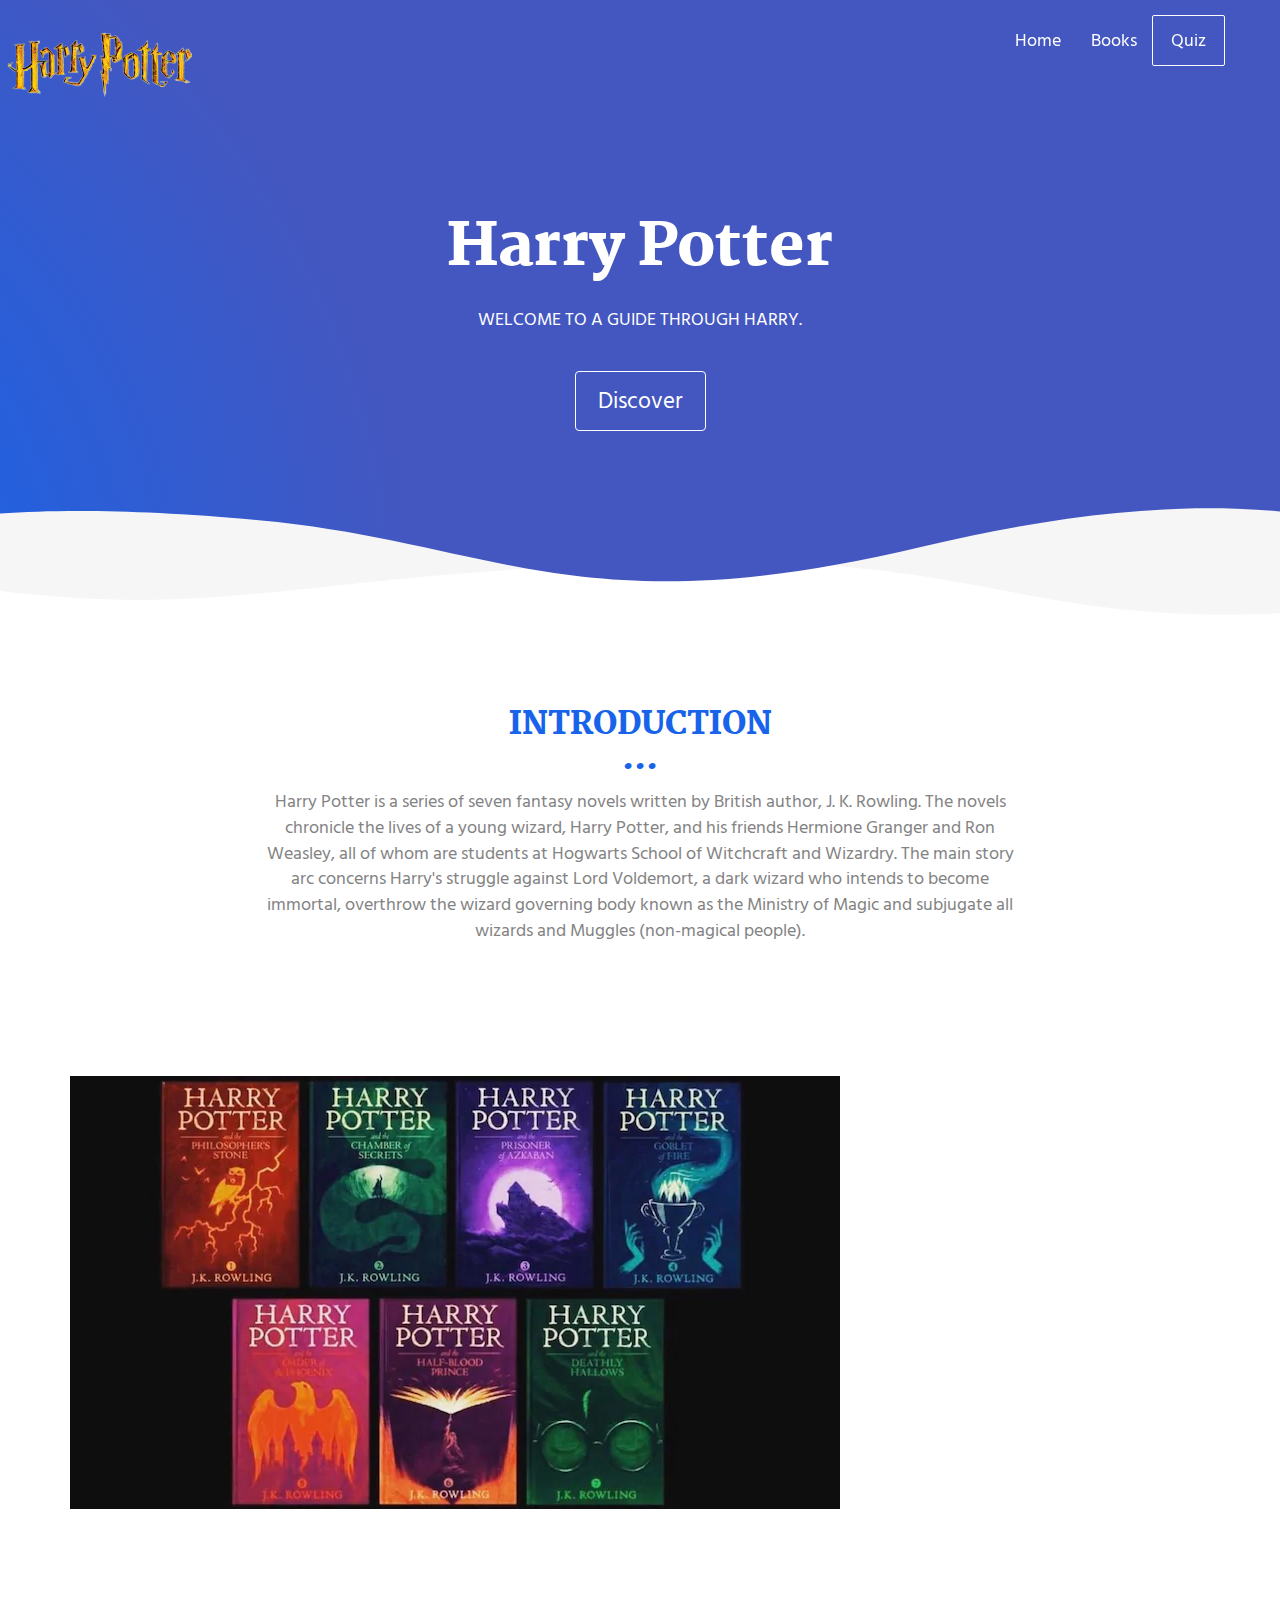
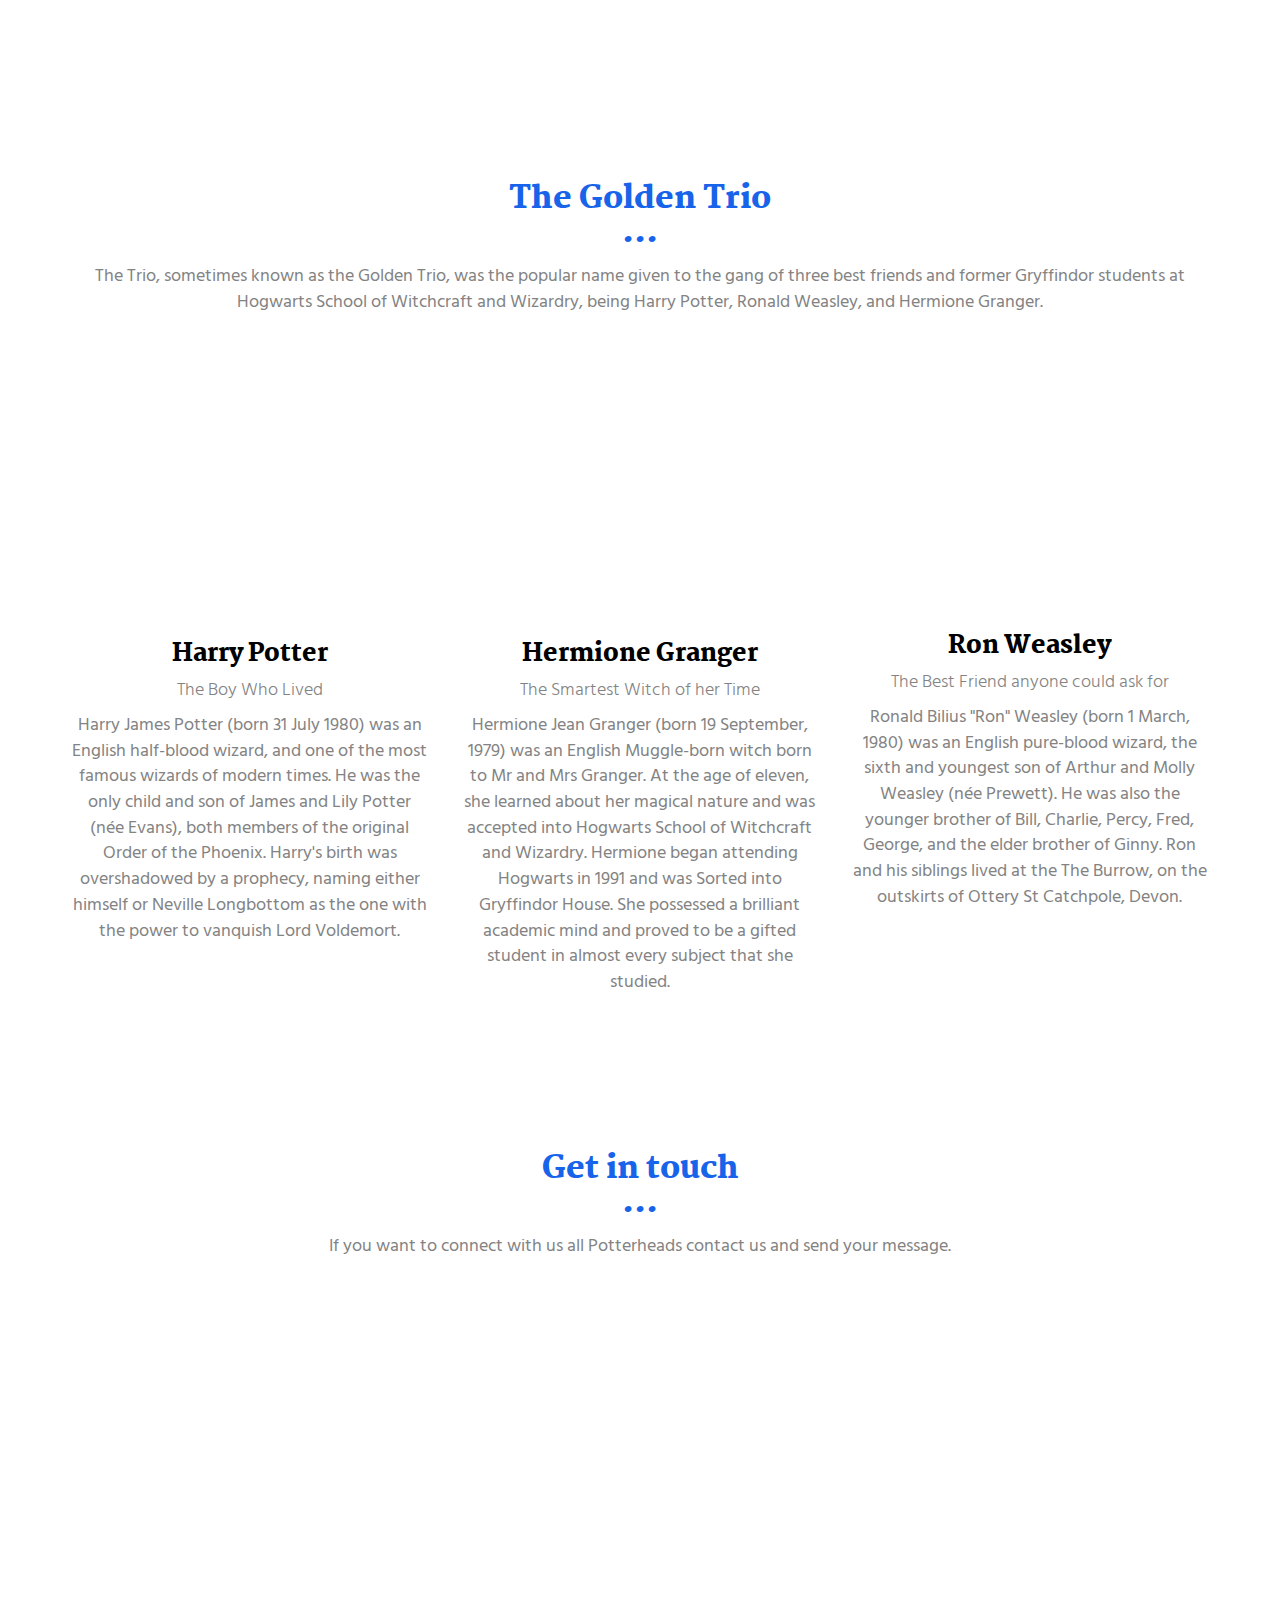
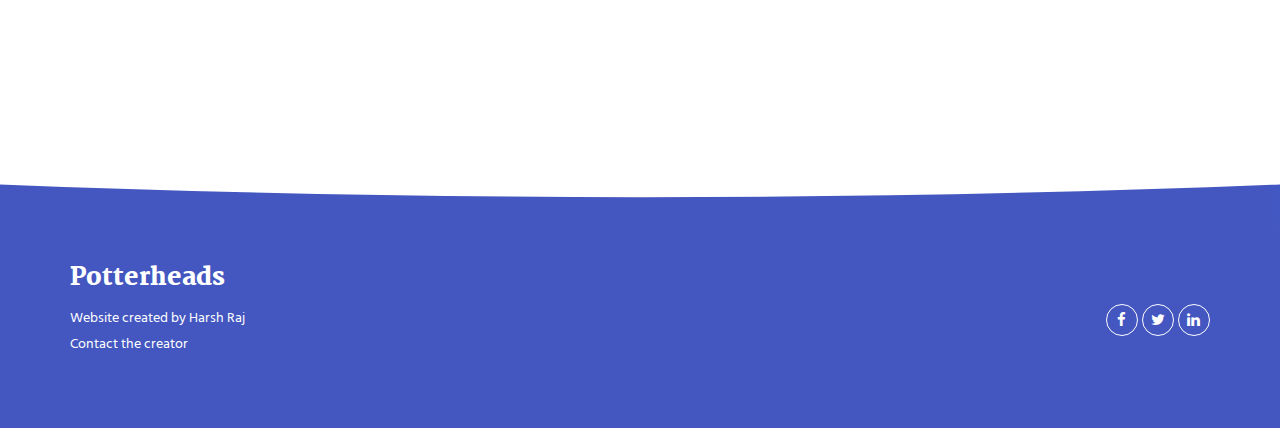
==== index.html @ 9a2ae333 "Add files via upload" ====
<!DOCTYPE html>
<html lang="en">

<head>
  <meta charset="UTF-8">
  <meta content="IE=edge" http-equiv="X-UA-Compatible">
  <meta content="width=device-width,initial-scale=1" name="viewport">
  <meta content="description" name="description">
  <meta name="google" content="notranslate" />
  <meta content="templates" name="author">
   
  
  <meta name="msapplication-tap-highlight" content="no">
  
  
  
  <link href="" rel="stylesheet">


  <title>Title page</title>
  <style>
    .navbar-brand{
position : absolute ;
top:0;
left: 0;}
  </style>
  

<link href="./main.550dcf66.css" rel="stylesheet"></head>

<body> 
<header>
  <nav class="navbar navbar-default active">
    <div class="container">
      <div class="navbar-header">
        <button type="button" class="navbar-toggle collapsed" data-toggle="collapse" data-target="#navbar-collapse" aria-expanded="false">
          <span class="sr-only">Toggle navigation</span>
          <span class="icon-bar"></span>
          <span class="icon-bar"></span>
          <span class="icon-bar"></span>
        </button>
        <a class="navbar-brand" href="./index.html" title="">
          <img src="images/logo-01-removebg-preview.png"  class="navbar-logo-img" alt="">
        </a>
      </div>

      <div class="collapse navbar-collapse" id="navbar-collapse">
        <ul class="nav navbar-nav navbar-right">
          <li><a href="./index.html" title="">Home</a></li>
          <li><a href="./project.html" title="">Books</a></li>
          <li>
            <p>
              <a href="./components.html" class="btn btn-default navbar-btn" title="">Quiz</a>
            </p>
          </li>

        </ul>
      </div> 
    </div>
  </nav>
</header>


  <div class="hero-full-container background-image-container white-text-container">
    <div class="container">
      <div class="row">
        <div class="col-xs-12">
          <h1>Harry Potter</h1>
          <p>WELCOME TO A GUIDE THROUGH HARRY.</p>
          <br>
          <a href="discover.html" class="btn btn-default btn-lg" title="">Discover</a>
        </div>
      </div>
    </div>
  </div>

  <div class="section-container">
    <div class="container">
      <div class="row">
        <div class="col-xs-12 col-md-8 col-md-offset-2">
          <div class="text-center">
            <h2>INTRODUCTION</h2>
            <p>
              Harry Potter is a series of seven fantasy novels written by British author, J. K. Rowling. The novels chronicle the lives of a young wizard, Harry Potter, and his friends Hermione Granger and Ron Weasley, all of whom are students at Hogwarts School of Witchcraft and Wizardry. The main story arc concerns Harry's struggle against Lord Voldemort, a dark wizard who intends to become immortal, overthrow the wizard governing body known as the Ministry of Magic and subjugate all wizards and Muggles (non-magical people).
           </p>
          </div>
       </div>
      </div>
    </div>
  </div>

  <div class="section-container">
    <div class="container">
      <div class="row">      
          <div class="col-xs-12">


            <div id="carousel-example-generic" class="carousel carousel-fade slide" data-ride="carousel">
                
                <div class="carousel-inner" role="listbox">

                    <div class="item active">
                        <img class="img-responsive" src="images/harrypotter.jpeg" alt="First slide">
                        <div class="carousel-caption card-shadow reveal">
                          
                          <h3>BOOKS</h3>
                          <a class="left carousel-control" href="#carousel-example-generic" role="button" data-slide="prev">
                            <i class="fa fa-chevron-left" aria-hidden="true"></i>
                            <span class="sr-only">Previous</span>
                          </a>
                          <a class="right carousel-control" href="#carousel-example-generic" role="button" data-slide="next">
                            <i class="fa fa-chevron-right" aria-hidden="true"></i>
                            <span class="sr-only">Next</span>
                          </a>
                          <p>
                            The first Harry Potter book, Harry Potter and the Philosopher’s Stone, was published by Bloomsbury in 1997 to immediate popular and critical acclaim. Six further best-selling books, three companion books, a playscript and two screenplays have since followed. The Harry Potter books have been translated into over 80 languages, won multiple awards, and sold more than 500 million copies worldwide, becoming the best-selling book series in history.
                          </p>
                        </div>
                    </div>
                    <div class="item">
                        <img class="img-responsive" src="images/movies.jpg" alt="First slide">
                        <div class="carousel-caption card-shadow reveal">

                          <h3>MOVIES</h3>
                            <a class="left carousel-control" href="#carousel-example-generic" role="button" data-slide="prev">
                              <i class="fa fa-chevron-left" aria-hidden="true"></i>
                              <span class="sr-only">Previous</span>
                            </a>
                            <a class="right carousel-control" href="#carousel-example-generic" role="button" data-slide="next">
                              <i class="fa fa-chevron-right" aria-hidden="true"></i>
                              <span class="sr-only">Next</span>
                            </a>
                          <p>
                            Harry Potter is a film series based on the eponymous novels by J. K. Rowling. The series is distributed by Warner Bros. and consists of eight fantasy films, beginning with Harry Potter and the Philosopher's Stone (2001) and culminating with Harry Potter and the Deathly Hallows – Part 2 (2011).A spin-off prequel series that will consist of five films started with Fantastic Beasts and Where to Find Them (2016), marking the beginning of the Wizarding World shared media franchise.
                          </p>
                        </div>
                    </div>
                </div>
               
            </div>

           
          </div>
          
        </div>  
      
    </div>
  </div>

  <div class="section-container">
    <div class="container text-center">
      <div class="row section-container-spacer">
        <div class="col-xs-12 col-md-12">
          <h2>The Golden Trio</h2>
          <p>The Trio, sometimes known as the Golden Trio, was the popular name given to the gang of three best friends and former Gryffindor students at Hogwarts School of Witchcraft and Wizardry, being Harry Potter, Ronald Weasley, and Hermione Granger.</p>
        </div>  
      </div>
      <div class="row">
        <div class="col-xs-12 col-md-4">
          <img src="images/harry.jpg" alt="" class="reveal img-responsive reveal-content image-center">
          <h3>Harry Potter</h3>
          <h4>The Boy Who Lived</h4>
          <p>Harry James Potter (born 31 July 1980) was an English half-blood wizard, and one of the most famous wizards of modern times. He was the only child and son of James and Lily Potter (née Evans), both members of the original Order of the Phoenix. Harry's birth was overshadowed by a prophecy, naming either himself or Neville Longbottom as the one with the power to vanquish Lord Voldemort.</p>
        </div>
       
        <div class="col-xs-12 col-md-4">
          <img src="images/hermione.jfif" alt="" class="reveal img-responsive reveal-content image-center">
          <h3>Hermione Granger</h3>
          <h4>The Smartest Witch of her Time  </h4>
          <p>Hermione Jean Granger (born 19 September, 1979) was an English Muggle-born witch born to Mr and Mrs Granger. At the age of eleven, she learned about her magical nature and was accepted into Hogwarts School of Witchcraft and Wizardry. Hermione began attending Hogwarts in 1991 and was Sorted into Gryffindor House. She possessed a brilliant academic mind and proved to be a gifted student in almost every subject that she studied.</p>
        </div>
        <div class="col-xs-12 col-md-4">
          <img src="images/ron.jfif" alt="" class="reveal img-responsive reveal-content image-center">
          <h3>Ron Weasley</h3>
          <h4>The Best Friend anyone could ask for</h4>
          <p>Ronald Bilius "Ron" Weasley (born 1 March, 1980) was an English pure-blood wizard, the sixth and youngest son of Arthur and Molly Weasley (née Prewett). He was also the younger brother of Bill, Charlie, Percy, Fred, George, and the elder brother of Ginny. Ron and his siblings lived at the The Burrow, on the outskirts of Ottery St Catchpole, Devon.</p>
        </div>
      </div>
    </div>
  </div>
 <div class="section-container contact-container">
    <div class="container">
      <div class="row">
        <div class="col-xs-12 col-md-12">
          <div class="section-container-spacer">
            <h2 class="text-center">Get in touch</h2>
            <p class="text-center">If you want to connect with us all Potterheads contact us and send your message.</p>
          </div>
          <div class="card-container">
            <div class="card card-shadow col-xs-10 col-xs-offset-1 col-md-8 col-md-offset-2 reveal">
              <form action="" class="reveal-content">
                <div class="row">
                  <div class="col-md-7">
                    <div class="form-group">
                      <input type="email" class="form-control" id="email" placeholder="Email">
                    </div>
                    <div class="form-group">
                      <input type="text" class="form-control" id="subject" placeholder="Subject">
                    </div>
                    <div class="form-group">
                      <textarea class="form-control" rows="3" placeholder="Enter your message"></textarea>
                    </div>
                    <button type="submit" class="btn btn-primary">Send message</button>
                  </div>
                  <div class="col-md-5">
                    <ul class="list-unstyled address-container">
                      <li>
                        <span class="fa-icon">
                          <i class="fa fa-phone" aria-hidden="true"></i>
                        </span>
                        +91 1234567898
                      </li>
                      <li>
                        <span class="fa-icon">
                          <i class="fa fa fa-map-o" aria-hidden="true"></i>
                        </span>
                        2nd Wizarding street , Bombay
                      </li>
                    </ul>
                  </div>
                </div>
              </form>
            </div>
            
            </div>
          </div>
        </div>  
      </div>
    </div>
  </div>

<script>
  document.addEventListener("DOMContentLoaded", function (event) {
    navbarFixedTopAnimation();
  });
</script>

<footer class="footer-container white-text-container">
  <div class="container">
    <div class="row">

     
      <div class="col-xs-12">
        <h3>Potterheads</h3>

        <div class="row">
          <div class="col-xs-12 col-sm-7">
            <p><small>Website created by Harsh Raj<br>Contact the creator</small>
            </p>
          </div>
          <div class="col-xs-12 col-sm-5">
            <p class="text-right">
              <a href="https://m.facebook.com/harsh.raj.520?ref=bookmarks" class="social-round-icon white-round-icon fa-icon" title="">
                <i class="fa fa-facebook" aria-hidden="true"></i>
              </a>
              <a href="https://twitter.com/" class="social-round-icon white-round-icon fa-icon" title="">
                <i class="fa fa-twitter" aria-hidden="true"></i>
              </a>
              <a href="https://www.linkedin.com/in/harsh-raj-181801206/" class="social-round-icon white-round-icon fa-icon" title="">
                <i class="fa fa-linkedin" aria-hidden="true"></i>
              </a>
            </p>
          </div>
        </div>
        
        
      </div>
    </div>
  </div>
</footer>

<script>
  document.addEventListener("DOMContentLoaded", function (event) {
    navActivePage();
    scrollRevelation('.reveal');
  });
</script>

<!-- Google Analytics: change UA-XXXXX-X to be your site's ID 

<script>
  (function (i, s, o, g, r, a, m) {
    i['GoogleAnalyticsObject'] = r; i[r] = i[r] || function () {
      (i[r].q = i[r].q || []).push(arguments)
    }, i[r].l = 1 * new Date(); a = s.createElement(o),
      m = s.getElementsByTagName(o)[0]; a.async = 1; a.src = g; m.parentNode.insertBefore(a, m)
  })(window, document, 'script', '//www.google-analytics.com/analytics.js', 'ga');
  ga('create', 'UA-XXXXX-X', 'auto');
  ga('send', 'pageview');
</script>

--> <script type="text/javascript" src="./main.0cf8b554.js"></script></body>

</html>
---- main.550dcf66.css ----
@import url(https://fonts.googleapis.com/css?family=Hind+Siliguri:300,600|Martel:400,900);@import url(https://maxcdn.bootstrapcdn.com/font-awesome/4.7.0/css/font-awesome.min.css);
html{font-family:sans-serif;-ms-text-size-adjust:100%;-webkit-text-size-adjust:100%}body{margin:0}article,aside,details,figcaption,figure,footer,header,hgroup,main,menu,nav,section,summary{display:block}audio,canvas,progress,video{display:inline-block;vertical-align:baseline}audio:not([controls]){display:none;height:0}[hidden],template{display:none}a{background-color:transparent}a:active,a:hover{outline:0}abbr[title]{border-bottom:1px dotted}b,strong{font-weight:700}dfn{font-style:italic}h1{font-size:2em;margin:.67em 0}mark{background:#ff0;color:#000}small{font-size:80%}sub,sup{font-size:75%;line-height:0;position:relative;vertical-align:baseline}sup{top:-.5em}sub{bottom:-.25em}img{border:0}svg:not(:root){overflow:hidden}figure{margin:1em 40px}hr{box-sizing:content-box;height:0}pre{overflow:auto}code,kbd,pre,samp{font-family:monospace,monospace;font-size:1em}button,input,optgroup,select,textarea{color:inherit;font:inherit;margin:0}button{overflow:visible}button,select{text-transform:none}button,html input[type=button],input[type=reset],input[type=submit]{-webkit-appearance:button;cursor:pointer}button[disabled],html input[disabled]{cursor:default}button::-moz-focus-inner,input::-moz-focus-inner{border:0;padding:0}input{line-height:normal}input[type=checkbox],input[type=radio]{box-sizing:border-box;padding:0}input[type=number]::-webkit-inner-spin-button,input[type=number]::-webkit-outer-spin-button{height:auto}input[type=search]{-webkit-appearance:textfield;box-sizing:content-box}input[type=search]::-webkit-search-cancel-button,input[type=search]::-webkit-search-decoration{-webkit-appearance:none}fieldset{border:1px solid silver;margin:0 2px;padding:.35em .625em .75em}textarea{overflow:auto}optgroup{font-weight:700}table{border-collapse:collapse;border-spacing:0}td,th{padding:0} 

@media print{*,:after,:before{background:transparent!important;color:#000!important;box-shadow:none!important;text-shadow:none!important}a,a:visited{text-decoration:underline}a[href]:after{content:" (" attr(href) ")"}abbr[title]:after{content:" (" attr(title) ")"}a[href^="#"]:after,a[href^="javascript:"]:after{content:""}blockquote,pre{border:1px solid #999;page-break-inside:avoid}thead{display:table-header-group}img,tr{page-break-inside:avoid}img{max-width:100%!important}h2,h3,p{orphans:3;widows:3}h2,h3{page-break-after:avoid}.navbar{display:none}.btn>.caret,.dropup>.btn>.caret{border-top-color:#000!important}.label{border:1px solid #000}.table{border-collapse:collapse!important}.table td,.table th{background-color:#fff!important}.table-bordered td,.table-bordered th{border:1px solid #ddd!important}}*,:after,:before{-webkit-box-sizing:border-box;-moz-box-sizing:border-box;box-sizing:border-box}html{font-size:10px;-webkit-tap-highlight-color:transparent}body{font-family:Hind Siliguri,Helvetica,Arial,sans-serif;font-size:18px;line-height:1.42857;color:#838383;background-color:#fff}button,input,select,textarea{font-family:inherit;font-size:inherit;line-height:inherit}a{color:#1763e9;text-decoration:none}a:focus,a:hover{color:#1045a4;text-decoration:underline}a:focus{outline:5px auto -webkit-focus-ring-color;outline-offset:-2px}figure{margin:0}img{vertical-align:middle}.img-responsive{display:block;max-width:100%;height:auto}.img-rounded{border-radius:4px}.img-thumbnail{padding:4px;line-height:1.42857;background-color:#fff;border:1px solid #ddd;border-radius:2px;-webkit-transition:all .2s ease-in-out;-o-transition:all .2s ease-in-out;transition:all .2s ease-in-out;display:inline-block;max-width:100%;height:auto}.img-circle{border-radius:50%}hr{margin-top:25px;margin-bottom:25px;border:0;border-top:1px solid #eee}.sr-only{position:absolute;width:1px;height:1px;margin:-1px;padding:0;overflow:hidden;clip:rect(0,0,0,0);border:0}.sr-only-focusable:active,.sr-only-focusable:focus{position:static;width:auto;height:auto;margin:0;overflow:visible;clip:auto}[role=button]{cursor:pointer}.h1,.h2,.h3,.h4,.h5,.h6,h1,h2,h3,h4,h5,h6{font-family:Martel,Times New Roman,Times,serif;font-weight:900;line-height:1.1;color:#1763e9}.h1 .small,.h1 small,.h2 .small,.h2 small,.h3 .small,.h3 small,.h4 .small,.h4 small,.h5 .small,.h5 small,.h6 .small,.h6 small,h1 .small,h1 small,h2 .small,h2 small,h3 .small,h3 small,h4 .small,h4 small,h5 .small,h5 small,h6 .small,h6 small{font-weight:400;line-height:1;color:#777}.h1,.h2,.h3,h1,h2,h3{margin-top:25px;margin-bottom:12.5px}.h1 .small,.h1 small,.h2 .small,.h2 small,.h3 .small,.h3 small,h1 .small,h1 small,h2 .small,h2 small,h3 .small,h3 small{font-size:65%}.h4,.h5,.h6,h4,h5,h6{margin-top:12.5px;margin-bottom:12.5px}.h4 .small,.h4 small,.h5 .small,.h5 small,.h6 .small,.h6 small,h4 .small,h4 small,h5 .small,h5 small,h6 .small,h6 small{font-size:75%}.h1,h1{font-size:59px}.h2,h2{font-size:31px}.h3,h3{font-size:24px}.h4,.h5,h4,h5{font-size:18px}.h6,h6{font-size:16px}p{margin:0 0 12.5px}.lead{margin-bottom:25px;font-size:20px;font-weight:300;line-height:1.4}@media (min-width:768px){.lead{font-size:27px}}.small,small{font-size:77%}.mark,mark{background-color:#fcf8e3;padding:.2em}.text-left{text-align:left}.text-right{text-align:right}.text-center{text-align:center}.text-justify{text-align:justify}.text-nowrap{white-space:nowrap}.text-lowercase{text-transform:lowercase}.initialism,.text-uppercase{text-transform:uppercase}.text-capitalize{text-transform:capitalize}.text-muted{color:#777}.text-primary{color:#1763e9}a.text-primary:focus,a.text-primary:hover{color:#124fbb}.text-success{color:#fff}a.text-success:focus,a.text-success:hover{color:#e6e6e6}.text-info{color:#31708f}a.text-info:focus,a.text-info:hover{color:#245269}.text-warning{color:#8a6d3b}a.text-warning:focus,a.text-warning:hover{color:#66512c}.text-danger{color:#fff}a.text-danger:focus,a.text-danger:hover{color:#e6e6e6}.bg-primary{color:#fff;background-color:#1763e9}a.bg-primary:focus,a.bg-primary:hover{background-color:#124fbb}.bg-success{background-color:#08005f}a.bg-success:focus,a.bg-success:hover{background-color:#04002c}.bg-info{background-color:#d9edf7}a.bg-info:focus,a.bg-info:hover{background-color:#afd9ee}.bg-warning{background-color:#fcf8e3}a.bg-warning:focus,a.bg-warning:hover{background-color:#f7ecb5}.bg-danger{background-color:#ca044b}a.bg-danger:focus,a.bg-danger:hover{background-color:#980338}.page-header{padding-bottom:11.5px;margin:50px 0 25px;border-bottom:1px solid #eee}ol,ul{margin-top:0;margin-bottom:12.5px}ol ol,ol ul,ul ol,ul ul{margin-bottom:0}.list-inline,.list-unstyled{padding-left:0;list-style:none}.list-inline{margin-left:-5px}.list-inline>li{display:inline-block;padding-left:5px;padding-right:5px}dl{margin-top:0;margin-bottom:25px}dd,dt{line-height:1.42857}dt{font-weight:700}dd{margin-left:0}.dl-horizontal dd:after,.dl-horizontal dd:before{content:" ";display:table}.dl-horizontal dd:after{clear:both}@media (min-width:768px){.dl-horizontal dt{float:left;width:160px;clear:left;text-align:right;overflow:hidden;text-overflow:ellipsis;white-space:nowrap}.dl-horizontal dd{margin-left:180px}}abbr[data-original-title],abbr[title]{cursor:help;border-bottom:1px dotted #777}.initialism{font-size:90%}blockquote{padding:12.5px 25px;margin:0 0 25px;font-size:22.5px;border-left:5px solid #eee}blockquote ol:last-child,blockquote p:last-child,blockquote ul:last-child{margin-bottom:0}blockquote .small,blockquote footer,blockquote small{display:block;font-size:80%;line-height:1.42857;color:#777}blockquote .small:before,blockquote footer:before,blockquote small:before{content:"\2014   \A0"}.blockquote-reverse,blockquote.pull-right{padding-right:15px;padding-left:0;border-right:5px solid #eee;border-left:0;text-align:right}.blockquote-reverse .small:before,.blockquote-reverse footer:before,.blockquote-reverse small:before,blockquote.pull-right .small:before,blockquote.pull-right footer:before,blockquote.pull-right small:before{content:""}.blockquote-reverse .small:after,.blockquote-reverse footer:after,.blockquote-reverse small:after,blockquote.pull-right .small:after,blockquote.pull-right footer:after,blockquote.pull-right small:after{content:"\A0   \2014"}address{margin-bottom:25px;font-style:normal;line-height:1.42857}code,kbd,pre,samp{font-family:Menlo,Monaco,Consolas,Courier New,monospace}code{color:#c7254e;background-color:#f9f2f4}code,kbd{padding:2px 4px;font-size:90%;border-radius:2px}kbd{color:#fff;background-color:#333;box-shadow:inset 0 -1px 0 rgba(0,0,0,.25)}kbd kbd{padding:0;font-size:100%;font-weight:700;box-shadow:none}pre{display:block;padding:12px;margin:0 0 12.5px;font-size:17px;line-height:1.42857;word-break:break-all;word-wrap:break-word;color:#333;background-color:#f5f5f5;border:1px solid #ccc;border-radius:2px}pre code{padding:0;font-size:inherit;color:inherit;white-space:pre-wrap;background-color:transparent;border-radius:0}.pre-scrollable{max-height:340px;overflow-y:scroll}.container{margin-right:auto;margin-left:auto;padding-left:15px;padding-right:15px}.container:after,.container:before{content:" ";display:table}.container:after{clear:both}@media (min-width:768px){.container{width:750px}}@media (min-width:992px){.container{width:970px}}@media (min-width:1200px){.container{width:1170px}}.container-fluid{margin-right:auto;margin-left:auto;padding-left:15px;padding-right:15px}.container-fluid:after,.container-fluid:before{content:" ";display:table}.container-fluid:after{clear:both}.row{margin-left:-15px;margin-right:-15px}.row:after,.row:before{content:" ";display:table}.row:after{clear:both}.col-lg-1,.col-lg-2,.col-lg-3,.col-lg-4,.col-lg-5,.col-lg-6,.col-lg-7,.col-lg-8,.col-lg-9,.col-lg-10,.col-lg-11,.col-lg-12,.col-md-1,.col-md-2,.col-md-3,.col-md-4,.col-md-5,.col-md-6,.col-md-7,.col-md-8,.col-md-9,.col-md-10,.col-md-11,.col-md-12,.col-sm-1,.col-sm-2,.col-sm-3,.col-sm-4,.col-sm-5,.col-sm-6,.col-sm-7,.col-sm-8,.col-sm-9,.col-sm-10,.col-sm-11,.col-sm-12,.col-xs-1,.col-xs-2,.col-xs-3,.col-xs-4,.col-xs-5,.col-xs-6,.col-xs-7,.col-xs-8,.col-xs-9,.col-xs-10,.col-xs-11,.col-xs-12{position:relative;min-height:1px;padding-left:15px;padding-right:15px}.col-xs-1,.col-xs-2,.col-xs-3,.col-xs-4,.col-xs-5,.col-xs-6,.col-xs-7,.col-xs-8,.col-xs-9,.col-xs-10,.col-xs-11,.col-xs-12{float:left}.col-xs-1{width:8.33333%}.col-xs-2{width:16.66667%}.col-xs-3{width:25%}.col-xs-4{width:33.33333%}.col-xs-5{width:41.66667%}.col-xs-6{width:50%}.col-xs-7{width:58.33333%}.col-xs-8{width:66.66667%}.col-xs-9{width:75%}.col-xs-10{width:83.33333%}.col-xs-11{width:91.66667%}.col-xs-12{width:100%}.col-xs-pull-0{right:auto}.col-xs-pull-1{right:8.33333%}.col-xs-pull-2{right:16.66667%}.col-xs-pull-3{right:25%}.col-xs-pull-4{right:33.33333%}.col-xs-pull-5{right:41.66667%}.col-xs-pull-6{right:50%}.col-xs-pull-7{right:58.33333%}.col-xs-pull-8{right:66.66667%}.col-xs-pull-9{right:75%}.col-xs-pull-10{right:83.33333%}.col-xs-pull-11{right:91.66667%}.col-xs-pull-12{right:100%}.col-xs-push-0{left:auto}.col-xs-push-1{left:8.33333%}.col-xs-push-2{left:16.66667%}.col-xs-push-3{left:25%}.col-xs-push-4{left:33.33333%}.col-xs-push-5{left:41.66667%}.col-xs-push-6{left:50%}.col-xs-push-7{left:58.33333%}.col-xs-push-8{left:66.66667%}.col-xs-push-9{left:75%}.col-xs-push-10{left:83.33333%}.col-xs-push-11{left:91.66667%}.col-xs-push-12{left:100%}.col-xs-offset-0{margin-left:0}.col-xs-offset-1{margin-left:8.33333%}.col-xs-offset-2{margin-left:16.66667%}.col-xs-offset-3{margin-left:25%}.col-xs-offset-4{margin-left:33.33333%}.col-xs-offset-5{margin-left:41.66667%}.col-xs-offset-6{margin-left:50%}.col-xs-offset-7{margin-left:58.33333%}.col-xs-offset-8{margin-left:66.66667%}.col-xs-offset-9{margin-left:75%}.col-xs-offset-10{margin-left:83.33333%}.col-xs-offset-11{margin-left:91.66667%}.col-xs-offset-12{margin-left:100%}@media (min-width:768px){.col-sm-1,.col-sm-2,.col-sm-3,.col-sm-4,.col-sm-5,.col-sm-6,.col-sm-7,.col-sm-8,.col-sm-9,.col-sm-10,.col-sm-11,.col-sm-12{float:left}.col-sm-1{width:8.33333%}.col-sm-2{width:16.66667%}.col-sm-3{width:25%}.col-sm-4{width:33.33333%}.col-sm-5{width:41.66667%}.col-sm-6{width:50%}.col-sm-7{width:58.33333%}.col-sm-8{width:66.66667%}.col-sm-9{width:75%}.col-sm-10{width:83.33333%}.col-sm-11{width:91.66667%}.col-sm-12{width:100%}.col-sm-pull-0{right:auto}.col-sm-pull-1{right:8.33333%}.col-sm-pull-2{right:16.66667%}.col-sm-pull-3{right:25%}.col-sm-pull-4{right:33.33333%}.col-sm-pull-5{right:41.66667%}.col-sm-pull-6{right:50%}.col-sm-pull-7{right:58.33333%}.col-sm-pull-8{right:66.66667%}.col-sm-pull-9{right:75%}.col-sm-pull-10{right:83.33333%}.col-sm-pull-11{right:91.66667%}.col-sm-pull-12{right:100%}.col-sm-push-0{left:auto}.col-sm-push-1{left:8.33333%}.col-sm-push-2{left:16.66667%}.col-sm-push-3{left:25%}.col-sm-push-4{left:33.33333%}.col-sm-push-5{left:41.66667%}.col-sm-push-6{left:50%}.col-sm-push-7{left:58.33333%}.col-sm-push-8{left:66.66667%}.col-sm-push-9{left:75%}.col-sm-push-10{left:83.33333%}.col-sm-push-11{left:91.66667%}.col-sm-push-12{left:100%}.col-sm-offset-0{margin-left:0}.col-sm-offset-1{margin-left:8.33333%}.col-sm-offset-2{margin-left:16.66667%}.col-sm-offset-3{margin-left:25%}.col-sm-offset-4{margin-left:33.33333%}.col-sm-offset-5{margin-left:41.66667%}.col-sm-offset-6{margin-left:50%}.col-sm-offset-7{margin-left:58.33333%}.col-sm-offset-8{margin-left:66.66667%}.col-sm-offset-9{margin-left:75%}.col-sm-offset-10{margin-left:83.33333%}.col-sm-offset-11{margin-left:91.66667%}.col-sm-offset-12{margin-left:100%}}@media (min-width:992px){.col-md-1,.col-md-2,.col-md-3,.col-md-4,.col-md-5,.col-md-6,.col-md-7,.col-md-8,.col-md-9,.col-md-10,.col-md-11,.col-md-12{float:left}.col-md-1{width:8.33333%}.col-md-2{width:16.66667%}.col-md-3{width:25%}.col-md-4{width:33.33333%}.col-md-5{width:41.66667%}.col-md-6{width:50%}.col-md-7{width:58.33333%}.col-md-8{width:66.66667%}.col-md-9{width:75%}.col-md-10{width:83.33333%}.col-md-11{width:91.66667%}.col-md-12{width:100%}.col-md-pull-0{right:auto}.col-md-pull-1{right:8.33333%}.col-md-pull-2{right:16.66667%}.col-md-pull-3{right:25%}.col-md-pull-4{right:33.33333%}.col-md-pull-5{right:41.66667%}.col-md-pull-6{right:50%}.col-md-pull-7{right:58.33333%}.col-md-pull-8{right:66.66667%}.col-md-pull-9{right:75%}.col-md-pull-10{right:83.33333%}.col-md-pull-11{right:91.66667%}.col-md-pull-12{right:100%}.col-md-push-0{left:auto}.col-md-push-1{left:8.33333%}.col-md-push-2{left:16.66667%}.col-md-push-3{left:25%}.col-md-push-4{left:33.33333%}.col-md-push-5{left:41.66667%}.col-md-push-6{left:50%}.col-md-push-7{left:58.33333%}.col-md-push-8{left:66.66667%}.col-md-push-9{left:75%}.col-md-push-10{left:83.33333%}.col-md-push-11{left:91.66667%}.col-md-push-12{left:100%}.col-md-offset-0{margin-left:0}.col-md-offset-1{margin-left:8.33333%}.col-md-offset-2{margin-left:16.66667%}.col-md-offset-3{margin-left:25%}.col-md-offset-4{margin-left:33.33333%}.col-md-offset-5{margin-left:41.66667%}.col-md-offset-6{margin-left:50%}.col-md-offset-7{margin-left:58.33333%}.col-md-offset-8{margin-left:66.66667%}.col-md-offset-9{margin-left:75%}.col-md-offset-10{margin-left:83.33333%}.col-md-offset-11{margin-left:91.66667%}.col-md-offset-12{margin-left:100%}}@media (min-width:1200px){.col-lg-1,.col-lg-2,.col-lg-3,.col-lg-4,.col-lg-5,.col-lg-6,.col-lg-7,.col-lg-8,.col-lg-9,.col-lg-10,.col-lg-11,.col-lg-12{float:left}.col-lg-1{width:8.33333%}.col-lg-2{width:16.66667%}.col-lg-3{width:25%}.col-lg-4{width:33.33333%}.col-lg-5{width:41.66667%}.col-lg-6{width:50%}.col-lg-7{width:58.33333%}.col-lg-8{width:66.66667%}.col-lg-9{width:75%}.col-lg-10{width:83.33333%}.col-lg-11{width:91.66667%}.col-lg-12{width:100%}.col-lg-pull-0{right:auto}.col-lg-pull-1{right:8.33333%}.col-lg-pull-2{right:16.66667%}.col-lg-pull-3{right:25%}.col-lg-pull-4{right:33.33333%}.col-lg-pull-5{right:41.66667%}.col-lg-pull-6{right:50%}.col-lg-pull-7{right:58.33333%}.col-lg-pull-8{right:66.66667%}.col-lg-pull-9{right:75%}.col-lg-pull-10{right:83.33333%}.col-lg-pull-11{right:91.66667%}.col-lg-pull-12{right:100%}.col-lg-push-0{left:auto}.col-lg-push-1{left:8.33333%}.col-lg-push-2{left:16.66667%}.col-lg-push-3{left:25%}.col-lg-push-4{left:33.33333%}.col-lg-push-5{left:41.66667%}.col-lg-push-6{left:50%}.col-lg-push-7{left:58.33333%}.col-lg-push-8{left:66.66667%}.col-lg-push-9{left:75%}.col-lg-push-10{left:83.33333%}.col-lg-push-11{left:91.66667%}.col-lg-push-12{left:100%}.col-lg-offset-0{margin-left:0}.col-lg-offset-1{margin-left:8.33333%}.col-lg-offset-2{margin-left:16.66667%}.col-lg-offset-3{margin-left:25%}.col-lg-offset-4{margin-left:33.33333%}.col-lg-offset-5{margin-left:41.66667%}.col-lg-offset-6{margin-left:50%}.col-lg-offset-7{margin-left:58.33333%}.col-lg-offset-8{margin-left:66.66667%}.col-lg-offset-9{margin-left:75%}.col-lg-offset-10{margin-left:83.33333%}.col-lg-offset-11{margin-left:91.66667%}.col-lg-offset-12{margin-left:100%}}table{background-color:transparent}caption{padding-top:8px;padding-bottom:8px;color:#777}caption,th{text-align:left}.table{width:100%;max-width:100%;margin-bottom:25px}.table>tbody>tr>td,.table>tbody>tr>th,.table>tfoot>tr>td,.table>tfoot>tr>th,.table>thead>tr>td,.table>thead>tr>th{padding:8px;line-height:1.42857;vertical-align:top;border-top:1px solid #ddd}.table>thead>tr>th{vertical-align:bottom;border-bottom:2px solid #ddd}.table>caption+thead>tr:first-child>td,.table>caption+thead>tr:first-child>th,.table>colgroup+thead>tr:first-child>td,.table>colgroup+thead>tr:first-child>th,.table>thead:first-child>tr:first-child>td,.table>thead:first-child>tr:first-child>th{border-top:0}.table>tbody+tbody{border-top:2px solid #ddd}.table .table{background-color:#fff}.table-condensed>tbody>tr>td,.table-condensed>tbody>tr>th,.table-condensed>tfoot>tr>td,.table-condensed>tfoot>tr>th,.table-condensed>thead>tr>td,.table-condensed>thead>tr>th{padding:5px}.table-bordered,.table-bordered>tbody>tr>td,.table-bordered>tbody>tr>th,.table-bordered>tfoot>tr>td,.table-bordered>tfoot>tr>th,.table-bordered>thead>tr>td,.table-bordered>thead>tr>th{border:1px solid #ddd}.table-bordered>thead>tr>td,.table-bordered>thead>tr>th{border-bottom-width:2px}.table-striped>tbody>tr:nth-of-type(odd){background-color:#f9f9f9}.table-hover>tbody>tr:hover{background-color:#f5f5f5}table col[class*=col-]{position:static;float:none;display:table-column}table td[class*=col-],table th[class*=col-]{position:static;float:none;display:table-cell}.table>tbody>tr.active>td,.table>tbody>tr.active>th,.table>tbody>tr>td.active,.table>tbody>tr>th.active,.table>tfoot>tr.active>td,.table>tfoot>tr.active>th,.table>tfoot>tr>td.active,.table>tfoot>tr>th.active,.table>thead>tr.active>td,.table>thead>tr.active>th,.table>thead>tr>td.active,.table>thead>tr>th.active{background-color:#f5f5f5}.table-hover>tbody>tr.active:hover>td,.table-hover>tbody>tr.active:hover>th,.table-hover>tbody>tr:hover>.active,.table-hover>tbody>tr>td.active:hover,.table-hover>tbody>tr>th.active:hover{background-color:#e8e8e8}.table>tbody>tr.success>td,.table>tbody>tr.success>th,.table>tbody>tr>td.success,.table>tbody>tr>th.success,.table>tfoot>tr.success>td,.table>tfoot>tr.success>th,.table>tfoot>tr>td.success,.table>tfoot>tr>th.success,.table>thead>tr.success>td,.table>thead>tr.success>th,.table>thead>tr>td.success,.table>thead>tr>th.success{background-color:#08005f}.table-hover>tbody>tr.success:hover>td,.table-hover>tbody>tr.success:hover>th,.table-hover>tbody>tr:hover>.success,.table-hover>tbody>tr>td.success:hover,.table-hover>tbody>tr>th.success:hover{background-color:#060046}.table>tbody>tr.info>td,.table>tbody>tr.info>th,.table>tbody>tr>td.info,.table>tbody>tr>th.info,.table>tfoot>tr.info>td,.table>tfoot>tr.info>th,.table>tfoot>tr>td.info,.table>tfoot>tr>th.info,.table>thead>tr.info>td,.table>thead>tr.info>th,.table>thead>tr>td.info,.table>thead>tr>th.info{background-color:#d9edf7}.table-hover>tbody>tr.info:hover>td,.table-hover>tbody>tr.info:hover>th,.table-hover>tbody>tr:hover>.info,.table-hover>tbody>tr>td.info:hover,.table-hover>tbody>tr>th.info:hover{background-color:#c4e3f3}.table>tbody>tr.warning>td,.table>tbody>tr.warning>th,.table>tbody>tr>td.warning,.table>tbody>tr>th.warning,.table>tfoot>tr.warning>td,.table>tfoot>tr.warning>th,.table>tfoot>tr>td.warning,.table>tfoot>tr>th.warning,.table>thead>tr.warning>td,.table>thead>tr.warning>th,.table>thead>tr>td.warning,.table>thead>tr>th.warning{background-color:#fcf8e3}.table-hover>tbody>tr.warning:hover>td,.table-hover>tbody>tr.warning:hover>th,.table-hover>tbody>tr:hover>.warning,.table-hover>tbody>tr>td.warning:hover,.table-hover>tbody>tr>th.warning:hover{background-color:#faf2cc}.table>tbody>tr.danger>td,.table>tbody>tr.danger>th,.table>tbody>tr>td.danger,.table>tbody>tr>th.danger,.table>tfoot>tr.danger>td,.table>tfoot>tr.danger>th,.table>tfoot>tr>td.danger,.table>tfoot>tr>th.danger,.table>thead>tr.danger>td,.table>thead>tr.danger>th,.table>thead>tr>td.danger,.table>thead>tr>th.danger{background-color:#ca044b}.table-hover>tbody>tr.danger:hover>td,.table-hover>tbody>tr.danger:hover>th,.table-hover>tbody>tr:hover>.danger,.table-hover>tbody>tr>td.danger:hover,.table-hover>tbody>tr>th.danger:hover{background-color:#b10442}.table-responsive{overflow-x:auto;min-height:.01%}@media screen and (max-width:767px){.table-responsive{width:100%;margin-bottom:18.75px;overflow-y:hidden;-ms-overflow-style:-ms-autohiding-scrollbar;border:1px solid #ddd}.table-responsive>.table{margin-bottom:0}.table-responsive>.table>tbody>tr>td,.table-responsive>.table>tbody>tr>th,.table-responsive>.table>tfoot>tr>td,.table-responsive>.table>tfoot>tr>th,.table-responsive>.table>thead>tr>td,.table-responsive>.table>thead>tr>th{white-space:nowrap}.table-responsive>.table-bordered{border:0}.table-responsive>.table-bordered>tbody>tr>td:first-child,.table-responsive>.table-bordered>tbody>tr>th:first-child,.table-responsive>.table-bordered>tfoot>tr>td:first-child,.table-responsive>.table-bordered>tfoot>tr>th:first-child,.table-responsive>.table-bordered>thead>tr>td:first-child,.table-responsive>.table-bordered>thead>tr>th:first-child{border-left:0}.table-responsive>.table-bordered>tbody>tr>td:last-child,.table-responsive>.table-bordered>tbody>tr>th:last-child,.table-responsive>.table-bordered>tfoot>tr>td:last-child,.table-responsive>.table-bordered>tfoot>tr>th:last-child,.table-responsive>.table-bordered>thead>tr>td:last-child,.table-responsive>.table-bordered>thead>tr>th:last-child{border-right:0}.table-responsive>.table-bordered>tbody>tr:last-child>td,.table-responsive>.table-bordered>tbody>tr:last-child>th,.table-responsive>.table-bordered>tfoot>tr:last-child>td,.table-responsive>.table-bordered>tfoot>tr:last-child>th{border-bottom:0}}fieldset{margin:0;min-width:0}fieldset,legend{padding:0;border:0}legend{display:block;width:100%;margin-bottom:25px;font-size:27px;line-height:inherit;color:#333;border-bottom:1px solid #e5e5e5}label{display:inline-block;max-width:100%;margin-bottom:5px;font-weight:700}input[type=search]{-webkit-box-sizing:border-box;-moz-box-sizing:border-box;box-sizing:border-box}input[type=checkbox],input[type=radio]{margin:4px 0 0;margin-top:1px\9;line-height:normal}input[type=file]{display:block}input[type=range]{display:block;width:100%}select[multiple],select[size]{height:auto}input[type=checkbox]:focus,input[type=file]:focus,input[type=radio]:focus{outline:5px auto -webkit-focus-ring-color;outline-offset:-2px}output{padding-top:13px}.form-control,output{display:block;font-size:18px;line-height:1.42857;color:#555}.form-control{width:100%;height:51px;padding:12px 18px;background-color:#fff;background-image:none;border:1px solid #ddd;border-radius:2px;-webkit-box-shadow:inset 0 1px 1px rgba(0,0,0,.075);box-shadow:inset 0 1px 1px rgba(0,0,0,.075);-webkit-transition:border-color .15s ease-in-out,box-shadow .15s ease-in-out;-o-transition:border-color ease-in-out .15s,box-shadow ease-in-out .15s;transition:border-color .15s ease-in-out,box-shadow .15s ease-in-out}.form-control:focus{border-color:#66afe9;-webkit-box-shadow:inset 0 1px 1px rgba(0,0,0,.075),0 0 8px rgba(102,175,233,.6);box-shadow:inset 0 1px 1px rgba(0,0,0,.075),0 0 8px rgba(102,175,233,.6)}.form-control::-moz-placeholder{color:#999;opacity:1}.form-control:-ms-input-placeholder{color:#999}.form-control::-webkit-input-placeholder{color:#999}.form-control::-ms-expand{border:0;background-color:transparent}.form-control[disabled],.form-control[readonly],fieldset[disabled] .form-control{background-color:#eee;opacity:1}.form-control[disabled],fieldset[disabled] .form-control{cursor:not-allowed}textarea.form-control{height:auto}input[type=search]{-webkit-appearance:none}@media screen and (-webkit-min-device-pixel-ratio:0){input[type=date].form-control,input[type=datetime-local].form-control,input[type=month].form-control,input[type=time].form-control{line-height:51px}.input-group-sm>.input-group-btn>input[type=date].btn,.input-group-sm>.input-group-btn>input[type=datetime-local].btn,.input-group-sm>.input-group-btn>input[type=month].btn,.input-group-sm>.input-group-btn>input[type=time].btn,.input-group-sm>input[type=date].form-control,.input-group-sm>input[type=date].input-group-addon,.input-group-sm>input[type=datetime-local].form-control,.input-group-sm>input[type=datetime-local].input-group-addon,.input-group-sm>input[type=month].form-control,.input-group-sm>input[type=month].input-group-addon,.input-group-sm>input[type=time].form-control,.input-group-sm>input[type=time].input-group-addon,.input-group-sm input[type=date],.input-group-sm input[type=datetime-local],.input-group-sm input[type=month],.input-group-sm input[type=time],input[type=date].input-sm,input[type=datetime-local].input-sm,input[type=month].input-sm,input[type=time].input-sm{line-height:37px}.input-group-lg>.input-group-btn>input[type=date].btn,.input-group-lg>.input-group-btn>input[type=datetime-local].btn,.input-group-lg>.input-group-btn>input[type=month].btn,.input-group-lg>.input-group-btn>input[type=time].btn,.input-group-lg>input[type=date].form-control,.input-group-lg>input[type=date].input-group-addon,.input-group-lg>input[type=datetime-local].form-control,.input-group-lg>input[type=datetime-local].input-group-addon,.input-group-lg>input[type=month].form-control,.input-group-lg>input[type=month].input-group-addon,.input-group-lg>input[type=time].form-control,.input-group-lg>input[type=time].input-group-addon,.input-group-lg input[type=date],.input-group-lg input[type=datetime-local],.input-group-lg input[type=month],.input-group-lg input[type=time],input[type=date].input-lg,input[type=datetime-local].input-lg,input[type=month].input-lg,input[type=time].input-lg{line-height:61px}}.form-group{margin-bottom:15px}.checkbox,.radio{position:relative;display:block;margin-top:10px;margin-bottom:10px}.checkbox label,.radio label{min-height:25px;padding-left:20px;margin-bottom:0;font-weight:400;cursor:pointer}.checkbox-inline input[type=checkbox],.checkbox input[type=checkbox],.radio-inline input[type=radio],.radio input[type=radio]{position:absolute;margin-left:-20px;margin-top:4px\9}.checkbox+.checkbox,.radio+.radio{margin-top:-5px}.checkbox-inline,.radio-inline{position:relative;display:inline-block;padding-left:20px;margin-bottom:0;vertical-align:middle;font-weight:400;cursor:pointer}.checkbox-inline+.checkbox-inline,.radio-inline+.radio-inline{margin-top:0;margin-left:10px}.checkbox-inline.disabled,.checkbox.disabled label,.radio-inline.disabled,.radio.disabled label,fieldset[disabled] .checkbox-inline,fieldset[disabled] .checkbox label,fieldset[disabled] .radio-inline,fieldset[disabled] .radio label,fieldset[disabled] input[type=checkbox],fieldset[disabled] input[type=radio],input[type=checkbox].disabled,input[type=checkbox][disabled],input[type=radio].disabled,input[type=radio][disabled]{cursor:not-allowed}.form-control-static{padding-top:13px;padding-bottom:13px;margin-bottom:0;min-height:43px}.form-control-static.input-lg,.form-control-static.input-sm,.input-group-lg>.form-control-static.form-control,.input-group-lg>.form-control-static.input-group-addon,.input-group-lg>.input-group-btn>.form-control-static.btn,.input-group-sm>.form-control-static.form-control,.input-group-sm>.form-control-static.input-group-addon,.input-group-sm>.input-group-btn>.form-control-static.btn{padding-left:0;padding-right:0}.input-group-sm>.form-control,.input-group-sm>.input-group-addon,.input-group-sm>.input-group-btn>.btn,.input-sm{height:37px;padding:7px 10px;font-size:14px;line-height:1.5;border-radius:2px}.input-group-sm>.input-group-btn>select.btn,.input-group-sm>select.form-control,.input-group-sm>select.input-group-addon,select.input-sm{height:37px;line-height:37px}.input-group-sm>.input-group-btn>select[multiple].btn,.input-group-sm>.input-group-btn>textarea.btn,.input-group-sm>select[multiple].form-control,.input-group-sm>select[multiple].input-group-addon,.input-group-sm>textarea.form-control,.input-group-sm>textarea.input-group-addon,select[multiple].input-sm,textarea.input-sm{height:auto}.form-group-sm .form-control{height:37px;padding:7px 10px;font-size:14px;line-height:1.5;border-radius:2px}.form-group-sm select.form-control{height:37px;line-height:37px}.form-group-sm select[multiple].form-control,.form-group-sm textarea.form-control{height:auto}.form-group-sm .form-control-static{height:37px;min-height:39px;padding:8px 10px;font-size:14px;line-height:1.5}.input-group-lg>.form-control,.input-group-lg>.input-group-addon,.input-group-lg>.input-group-btn>.btn,.input-lg{height:61px;padding:14px 22px;font-size:23px;line-height:1.33333;border-radius:4px}.input-group-lg>.input-group-btn>select.btn,.input-group-lg>select.form-control,.input-group-lg>select.input-group-addon,select.input-lg{height:61px;line-height:61px}.input-group-lg>.input-group-btn>select[multiple].btn,.input-group-lg>.input-group-btn>textarea.btn,.input-group-lg>select[multiple].form-control,.input-group-lg>select[multiple].input-group-addon,.input-group-lg>textarea.form-control,.input-group-lg>textarea.input-group-addon,select[multiple].input-lg,textarea.input-lg{height:auto}.form-group-lg .form-control{height:61px;padding:14px 22px;font-size:23px;line-height:1.33333;border-radius:4px}.form-group-lg select.form-control{height:61px;line-height:61px}.form-group-lg select[multiple].form-control,.form-group-lg textarea.form-control{height:auto}.form-group-lg .form-control-static{height:61px;min-height:48px;padding:15px 22px;font-size:23px;line-height:1.33333}.has-feedback{position:relative}.has-feedback .form-control{padding-right:63.75px}.form-control-feedback{position:absolute;top:0;right:0;z-index:2;display:block;width:51px;height:51px;line-height:51px;text-align:center;pointer-events:none}.form-group-lg .form-control+.form-control-feedback,.input-group-lg+.form-control-feedback,.input-group-lg>.form-control+.form-control-feedback,.input-group-lg>.input-group-addon+.form-control-feedback,.input-group-lg>.input-group-btn>.btn+.form-control-feedback,.input-lg+.form-control-feedback{width:61px;height:61px;line-height:61px}.form-group-sm .form-control+.form-control-feedback,.input-group-sm+.form-control-feedback,.input-group-sm>.form-control+.form-control-feedback,.input-group-sm>.input-group-addon+.form-control-feedback,.input-group-sm>.input-group-btn>.btn+.form-control-feedback,.input-sm+.form-control-feedback{width:37px;height:37px;line-height:37px}.has-success .checkbox,.has-success .checkbox-inline,.has-success.checkbox-inline label,.has-success.checkbox label,.has-success .control-label,.has-success .help-block,.has-success .radio,.has-success .radio-inline,.has-success.radio-inline label,.has-success.radio label{color:#fff}.has-success .form-control{border-color:#fff;-webkit-box-shadow:inset 0 1px 1px rgba(0,0,0,.075);box-shadow:inset 0 1px 1px rgba(0,0,0,.075)}.has-success .form-control:focus{border-color:#e6e6e6;-webkit-box-shadow:inset 0 1px 1px rgba(0,0,0,.075),0 0 6px #fff;box-shadow:inset 0 1px 1px rgba(0,0,0,.075),0 0 6px #fff}.has-success .input-group-addon{color:#fff;border-color:#fff;background-color:#08005f}.has-success .form-control-feedback{color:#fff}.has-warning .checkbox,.has-warning .checkbox-inline,.has-warning.checkbox-inline label,.has-warning.checkbox label,.has-warning .control-label,.has-warning .help-block,.has-warning .radio,.has-warning .radio-inline,.has-warning.radio-inline label,.has-warning.radio label{color:#8a6d3b}.has-warning .form-control{border-color:#8a6d3b;-webkit-box-shadow:inset 0 1px 1px rgba(0,0,0,.075);box-shadow:inset 0 1px 1px rgba(0,0,0,.075)}.has-warning .form-control:focus{border-color:#66512c;-webkit-box-shadow:inset 0 1px 1px rgba(0,0,0,.075),0 0 6px #c0a16b;box-shadow:inset 0 1px 1px rgba(0,0,0,.075),0 0 6px #c0a16b}.has-warning .input-group-addon{color:#8a6d3b;border-color:#8a6d3b;background-color:#fcf8e3}.has-warning .form-control-feedback{color:#8a6d3b}.has-error .checkbox,.has-error .checkbox-inline,.has-error.checkbox-inline label,.has-error.checkbox label,.has-error .control-label,.has-error .help-block,.has-error .radio,.has-error .radio-inline,.has-error.radio-inline label,.has-error.radio label{color:#fff}.has-error .form-control{border-color:#fff;-webkit-box-shadow:inset 0 1px 1px rgba(0,0,0,.075);box-shadow:inset 0 1px 1px rgba(0,0,0,.075)}.has-error .form-control:focus{border-color:#e6e6e6;-webkit-box-shadow:inset 0 1px 1px rgba(0,0,0,.075),0 0 6px #fff;box-shadow:inset 0 1px 1px rgba(0,0,0,.075),0 0 6px #fff}.has-error .input-group-addon{color:#fff;border-color:#fff;background-color:#ca044b}.has-error .form-control-feedback{color:#fff}.has-feedback label~.form-control-feedback{top:30px}.has-feedback label.sr-only~.form-control-feedback{top:0}.help-block{display:block;margin-top:5px;margin-bottom:10px;color:#c3c3c3}@media (min-width:768px){.form-inline .form-group{display:inline-block;margin-bottom:0;vertical-align:middle}.form-inline .form-control{display:inline-block;width:auto;vertical-align:middle}.form-inline .form-control-static{display:inline-block}.form-inline .input-group{display:inline-table;vertical-align:middle}.form-inline .input-group .form-control,.form-inline .input-group .input-group-addon,.form-inline .input-group .input-group-btn{width:auto}.form-inline .input-group>.form-control{width:100%}.form-inline .control-label{margin-bottom:0;vertical-align:middle}.form-inline .checkbox,.form-inline .radio{display:inline-block;margin-top:0;margin-bottom:0;vertical-align:middle}.form-inline .checkbox label,.form-inline .radio label{padding-left:0}.form-inline .checkbox input[type=checkbox],.form-inline .radio input[type=radio]{position:relative;margin-left:0}.form-inline .has-feedback .form-control-feedback{top:0}}.form-horizontal .checkbox,.form-horizontal .checkbox-inline,.form-horizontal .radio,.form-horizontal .radio-inline{margin-top:0;margin-bottom:0;padding-top:13px}.form-horizontal .checkbox,.form-horizontal .radio{min-height:38px}.form-horizontal .form-group{margin-left:-15px;margin-right:-15px}.form-horizontal .form-group:after,.form-horizontal .form-group:before{content:" ";display:table}.form-horizontal .form-group:after{clear:both}@media (min-width:768px){.form-horizontal .control-label{text-align:right;margin-bottom:0;padding-top:13px}}.form-horizontal .has-feedback .form-control-feedback{right:15px}@media (min-width:768px){.form-horizontal .form-group-lg .control-label{padding-top:15px;font-size:23px}}@media (min-width:768px){.form-horizontal .form-group-sm .control-label{padding-top:8px;font-size:14px}}.btn{display:inline-block;margin-bottom:0;font-weight:400;text-align:center;vertical-align:middle;touch-action:manipulation;cursor:pointer;background-image:none;border:1px solid transparent;white-space:nowrap;padding:12px 18px;font-size:18px;line-height:1.42857;border-radius:2px;-webkit-user-select:none;-moz-user-select:none;-ms-user-select:none;user-select:none}.btn.active.focus,.btn.active:focus,.btn.focus,.btn:active.focus,.btn:active:focus,.btn:focus{outline:5px auto -webkit-focus-ring-color;outline-offset:-2px}.btn.focus,.btn:focus,.btn:hover{color:#fff;text-decoration:none}.btn.active,.btn:active{outline:0;background-image:none;-webkit-box-shadow:inset 0 3px 5px rgba(0,0,0,.125);box-shadow:inset 0 3px 5px rgba(0,0,0,.125)}.btn.disabled,.btn[disabled],fieldset[disabled] .btn{cursor:not-allowed;opacity:.65;filter:alpha(opacity=65);-webkit-box-shadow:none;box-shadow:none}a.btn.disabled,fieldset[disabled] a.btn{pointer-events:none}.btn-default{color:#fff;background-color:transparent;border-color:#fff}.btn-default.focus,.btn-default:focus{color:#fff;background-color:transparent;border-color:#bfbfbf}.btn-default.active,.btn-default:active,.btn-default:hover,.open>.btn-default.dropdown-toggle{color:#fff;background-color:transparent;border-color:#e0e0e0}.btn-default.active.focus,.btn-default.active:focus,.btn-default.active:hover,.btn-default:active.focus,.btn-default:active:focus,.btn-default:active:hover,.open>.btn-default.dropdown-toggle.focus,.open>.btn-default.dropdown-toggle:focus,.open>.btn-default.dropdown-toggle:hover{color:#fff;background-color:transparent;border-color:#bfbfbf}.btn-default.active,.btn-default:active,.open>.btn-default.dropdown-toggle{background-image:none}.btn-default.disabled.focus,.btn-default.disabled:focus,.btn-default.disabled:hover,.btn-default[disabled].focus,.btn-default[disabled]:focus,.btn-default[disabled]:hover,fieldset[disabled] .btn-default.focus,fieldset[disabled] .btn-default:focus,fieldset[disabled] .btn-default:hover{background-color:transparent;border-color:#fff}.btn-default .badge{color:transparent;background-color:#fff}.btn-primary{color:#1763e9;background-color:transparent;border-color:#1763e9}.btn-primary.focus,.btn-primary:focus{color:#1763e9;background-color:transparent;border-color:#0b3275}.btn-primary.active,.btn-primary:active,.btn-primary:hover,.open>.btn-primary.dropdown-toggle{color:#1763e9;background-color:transparent;border-color:#114bb2}.btn-primary.active.focus,.btn-primary.active:focus,.btn-primary.active:hover,.btn-primary:active.focus,.btn-primary:active:focus,.btn-primary:active:hover,.open>.btn-primary.dropdown-toggle.focus,.open>.btn-primary.dropdown-toggle:focus,.open>.btn-primary.dropdown-toggle:hover{color:#1763e9;background-color:transparent;border-color:#0b3275}.btn-primary.active,.btn-primary:active,.open>.btn-primary.dropdown-toggle{background-image:none}.btn-primary.disabled.focus,.btn-primary.disabled:focus,.btn-primary.disabled:hover,.btn-primary[disabled].focus,.btn-primary[disabled]:focus,.btn-primary[disabled]:hover,fieldset[disabled] .btn-primary.focus,fieldset[disabled] .btn-primary:focus,fieldset[disabled] .btn-primary:hover{background-color:transparent;border-color:#1763e9}.btn-primary .badge{color:transparent;background-color:#1763e9}.btn-success{color:#5cb85c;background-color:transparent;border-color:#5cb85c}.btn-success.focus,.btn-success:focus{color:#5cb85c;background-color:transparent;border-color:#2d672d}.btn-success.active,.btn-success:active,.btn-success:hover,.open>.btn-success.dropdown-toggle{color:#5cb85c;background-color:transparent;border-color:#419641}.btn-success.active.focus,.btn-success.active:focus,.btn-success.active:hover,.btn-success:active.focus,.btn-success:active:focus,.btn-success:active:hover,.open>.btn-success.dropdown-toggle.focus,.open>.btn-success.dropdown-toggle:focus,.open>.btn-success.dropdown-toggle:hover{color:#5cb85c;background-color:transparent;border-color:#2d672d}.btn-success.active,.btn-success:active,.open>.btn-success.dropdown-toggle{background-image:none}.btn-success.disabled.focus,.btn-success.disabled:focus,.btn-success.disabled:hover,.btn-success[disabled].focus,.btn-success[disabled]:focus,.btn-success[disabled]:hover,fieldset[disabled] .btn-success.focus,fieldset[disabled] .btn-success:focus,fieldset[disabled] .btn-success:hover{background-color:transparent;border-color:#5cb85c}.btn-success .badge{color:transparent;background-color:#5cb85c}.btn-info{border-color:#08005f}.btn-info,.btn-info.focus,.btn-info:focus{color:#08005f;background-color:transparent}.btn-info.focus,.btn-info:focus{border-color:#000}.btn-info.active,.btn-info:active,.btn-info:hover,.open>.btn-info.dropdown-toggle{color:#08005f;background-color:transparent;border-color:#030022}.btn-info.active.focus,.btn-info.active:focus,.btn-info.active:hover,.btn-info:active.focus,.btn-info:active:focus,.btn-info:active:hover,.open>.btn-info.dropdown-toggle.focus,.open>.btn-info.dropdown-toggle:focus,.open>.btn-info.dropdown-toggle:hover{color:#08005f;background-color:transparent;border-color:#000}.btn-info.active,.btn-info:active,.open>.btn-info.dropdown-toggle{background-image:none}.btn-info.disabled.focus,.btn-info.disabled:focus,.btn-info.disabled:hover,.btn-info[disabled].focus,.btn-info[disabled]:focus,.btn-info[disabled]:hover,fieldset[disabled] .btn-info.focus,fieldset[disabled] .btn-info:focus,fieldset[disabled] .btn-info:hover{background-color:transparent;border-color:#08005f}.btn-info .badge{color:transparent;background-color:#08005f}.btn-warning{color:#f0ad4e;background-color:transparent;border-color:#f0ad4e}.btn-warning.focus,.btn-warning:focus{color:#f0ad4e;background-color:transparent;border-color:#b06d0f}.btn-warning.active,.btn-warning:active,.btn-warning:hover,.open>.btn-warning.dropdown-toggle{color:#f0ad4e;background-color:transparent;border-color:#eb9316}.btn-warning.active.focus,.btn-warning.active:focus,.btn-warning.active:hover,.btn-warning:active.focus,.btn-warning:active:focus,.btn-warning:active:hover,.open>.btn-warning.dropdown-toggle.focus,.open>.btn-warning.dropdown-toggle:focus,.open>.btn-warning.dropdown-toggle:hover{color:#f0ad4e;background-color:transparent;border-color:#b06d0f}.btn-warning.active,.btn-warning:active,.open>.btn-warning.dropdown-toggle{background-image:none}.btn-warning.disabled.focus,.btn-warning.disabled:focus,.btn-warning.disabled:hover,.btn-warning[disabled].focus,.btn-warning[disabled]:focus,.btn-warning[disabled]:hover,fieldset[disabled] .btn-warning.focus,fieldset[disabled] .btn-warning:focus,fieldset[disabled] .btn-warning:hover{background-color:transparent;border-color:#f0ad4e}.btn-warning .badge{color:transparent;background-color:#f0ad4e}.btn-danger{color:#d9534f;background-color:transparent;border-color:#d9534f}.btn-danger.focus,.btn-danger:focus{color:#d9534f;background-color:transparent;border-color:#8b211e}.btn-danger.active,.btn-danger:active,.btn-danger:hover,.open>.btn-danger.dropdown-toggle{color:#d9534f;background-color:transparent;border-color:#c12e2a}.btn-danger.active.focus,.btn-danger.active:focus,.btn-danger.active:hover,.btn-danger:active.focus,.btn-danger:active:focus,.btn-danger:active:hover,.open>.btn-danger.dropdown-toggle.focus,.open>.btn-danger.dropdown-toggle:focus,.open>.btn-danger.dropdown-toggle:hover{color:#d9534f;background-color:transparent;border-color:#8b211e}.btn-danger.active,.btn-danger:active,.open>.btn-danger.dropdown-toggle{background-image:none}.btn-danger.disabled.focus,.btn-danger.disabled:focus,.btn-danger.disabled:hover,.btn-danger[disabled].focus,.btn-danger[disabled]:focus,.btn-danger[disabled]:hover,fieldset[disabled] .btn-danger.focus,fieldset[disabled] .btn-danger:focus,fieldset[disabled] .btn-danger:hover{background-color:transparent;border-color:#d9534f}.btn-danger .badge{color:transparent;background-color:#d9534f}.btn-link{color:#1763e9;font-weight:400;border-radius:0}.btn-link,.btn-link.active,.btn-link:active,.btn-link[disabled],fieldset[disabled] .btn-link{background-color:transparent;-webkit-box-shadow:none;box-shadow:none}.btn-link,.btn-link:active,.btn-link:focus,.btn-link:hover{border-color:transparent}.btn-link:focus,.btn-link:hover{color:#1045a4;text-decoration:underline;background-color:transparent}.btn-link[disabled]:focus,.btn-link[disabled]:hover,fieldset[disabled] .btn-link:focus,fieldset[disabled] .btn-link:hover{color:#777;text-decoration:none}.btn-group-lg>.btn,.btn-lg{padding:14px 22px;font-size:23px;line-height:1.33333;border-radius:4px}.btn-group-sm>.btn,.btn-sm{padding:7px 10px;font-size:14px;line-height:1.5;border-radius:2px}.btn-group-xs>.btn,.btn-xs{padding:1px 5px;font-size:14px;line-height:1.5;border-radius:2px}.btn-block{display:block;width:100%}.btn-block+.btn-block{margin-top:5px}input[type=button].btn-block,input[type=reset].btn-block,input[type=submit].btn-block{width:100%}.fade{opacity:0;-webkit-transition:opacity .15s linear;-o-transition:opacity .15s linear;transition:opacity .15s linear}.fade.in{opacity:1}.collapse{display:none}.collapse.in{display:block}tr.collapse.in{display:table-row}tbody.collapse.in{display:table-row-group}.collapsing{position:relative;height:0;overflow:hidden;-webkit-transition-property:height,visibility;transition-property:height,visibility;-webkit-transition-duration:.35s;transition-duration:.35s;-webkit-transition-timing-function:ease;transition-timing-function:ease}.caret{display:inline-block;width:0;height:0;margin-left:2px;vertical-align:middle;border-top:4px dashed;border-top:4px solid\9;border-right:4px solid transparent;border-left:4px solid transparent}.dropdown,.dropup{position:relative}.dropdown-toggle:focus{outline:0}.dropdown-menu{position:absolute;top:100%;left:0;z-index:1000;display:none;float:left;min-width:160px;padding:5px 0;margin:2px 0 0;list-style:none;font-size:18px;text-align:left;background-color:#fff;border:1px solid #ccc;border:1px solid rgba(0,0,0,.15);border-radius:2px;-webkit-box-shadow:0 6px 12px rgba(0,0,0,.175);box-shadow:0 6px 12px rgba(0,0,0,.175);background-clip:padding-box}.dropdown-menu.pull-right{right:0;left:auto}.dropdown-menu .divider{height:1px;margin:11.5px 0;overflow:hidden;background-color:#e5e5e5}.dropdown-menu>li>a{display:block;padding:3px 20px;clear:both;font-weight:400;line-height:1.42857;color:#333;white-space:nowrap}.dropdown-menu>li>a:focus,.dropdown-menu>li>a:hover{text-decoration:none;color:#262626;background-color:#f5f5f5}.dropdown-menu>.active>a,.dropdown-menu>.active>a:focus,.dropdown-menu>.active>a:hover{color:#fff;text-decoration:none;outline:0;background-color:#1763e9}.dropdown-menu>.disabled>a,.dropdown-menu>.disabled>a:focus,.dropdown-menu>.disabled>a:hover{color:#777}.dropdown-menu>.disabled>a:focus,.dropdown-menu>.disabled>a:hover{text-decoration:none;background-color:transparent;background-image:none;filter:progid:DXImageTransform.Microsoft.gradient(enabled = false);cursor:not-allowed}.open>.dropdown-menu{display:block}.open>a{outline:0}.dropdown-menu-right{left:auto;right:0}.dropdown-menu-left{left:0;right:auto}.dropdown-header{display:block;padding:3px 20px;font-size:14px;line-height:1.42857;color:#777;white-space:nowrap}.dropdown-backdrop{position:fixed;left:0;right:0;bottom:0;top:0;z-index:990}.pull-right>.dropdown-menu{right:0;left:auto}.dropup .caret,.navbar-fixed-bottom .dropdown .caret{border-top:0;border-bottom:4px dashed;border-bottom:4px solid\9;content:""}.dropup .dropdown-menu,.navbar-fixed-bottom .dropdown .dropdown-menu{top:auto;bottom:100%;margin-bottom:2px}@media (min-width:768px){.navbar-right .dropdown-menu{right:0;left:auto}.navbar-right .dropdown-menu-left{left:0;right:auto}}.btn-group,.btn-group-vertical{position:relative;display:inline-block;vertical-align:middle}.btn-group-vertical>.btn,.btn-group>.btn{position:relative;float:left}.btn-group-vertical>.btn.active,.btn-group-vertical>.btn:active,.btn-group-vertical>.btn:focus,.btn-group-vertical>.btn:hover,.btn-group>.btn.active,.btn-group>.btn:active,.btn-group>.btn:focus,.btn-group>.btn:hover{z-index:2}.btn-group .btn+.btn,.btn-group .btn+.btn-group,.btn-group .btn-group+.btn,.btn-group .btn-group+.btn-group{margin-left:-1px}.btn-toolbar{margin-left:-5px}.btn-toolbar:after,.btn-toolbar:before{content:" ";display:table}.btn-toolbar:after{clear:both}.btn-toolbar .btn,.btn-toolbar .btn-group,.btn-toolbar .input-group{float:left}.btn-toolbar>.btn,.btn-toolbar>.btn-group,.btn-toolbar>.input-group{margin-left:5px}.btn-group>.btn:not(:first-child):not(:last-child):not(.dropdown-toggle){border-radius:0}.btn-group>.btn:first-child{margin-left:0}.btn-group>.btn:first-child:not(:last-child):not(.dropdown-toggle){border-bottom-right-radius:0;border-top-right-radius:0}.btn-group>.btn:last-child:not(:first-child),.btn-group>.dropdown-toggle:not(:first-child){border-bottom-left-radius:0;border-top-left-radius:0}.btn-group>.btn-group{float:left}.btn-group>.btn-group:not(:first-child):not(:last-child)>.btn{border-radius:0}.btn-group>.btn-group:first-child:not(:last-child)>.btn:last-child,.btn-group>.btn-group:first-child:not(:last-child)>.dropdown-toggle{border-bottom-right-radius:0;border-top-right-radius:0}.btn-group>.btn-group:last-child:not(:first-child)>.btn:first-child{border-bottom-left-radius:0;border-top-left-radius:0}.btn-group .dropdown-toggle:active,.btn-group.open .dropdown-toggle{outline:0}.btn-group>.btn+.dropdown-toggle{padding-left:8px;padding-right:8px}.btn-group-lg.btn-group>.btn+.dropdown-toggle,.btn-group>.btn-lg+.dropdown-toggle{padding-left:12px;padding-right:12px}.btn-group.open .dropdown-toggle{-webkit-box-shadow:inset 0 3px 5px rgba(0,0,0,.125);box-shadow:inset 0 3px 5px rgba(0,0,0,.125)}.btn-group.open .dropdown-toggle.btn-link{-webkit-box-shadow:none;box-shadow:none}.btn .caret{margin-left:0}.btn-group-lg>.btn .caret,.btn-lg .caret{border-width:5px 5px 0;border-bottom-width:0}.dropup .btn-group-lg>.btn .caret,.dropup .btn-lg .caret{border-width:0 5px 5px}.btn-group-vertical>.btn,.btn-group-vertical>.btn-group,.btn-group-vertical>.btn-group>.btn{display:block;float:none;width:100%;max-width:100%}.btn-group-vertical>.btn-group:after,.btn-group-vertical>.btn-group:before{content:" ";display:table}.btn-group-vertical>.btn-group:after{clear:both}.btn-group-vertical>.btn-group>.btn{float:none}.btn-group-vertical>.btn+.btn,.btn-group-vertical>.btn+.btn-group,.btn-group-vertical>.btn-group+.btn,.btn-group-vertical>.btn-group+.btn-group{margin-top:-1px;margin-left:0}.btn-group-vertical>.btn:not(:first-child):not(:last-child){border-radius:0}.btn-group-vertical>.btn:first-child:not(:last-child){border-top-right-radius:2px;border-top-left-radius:2px;border-bottom-right-radius:0;border-bottom-left-radius:0}.btn-group-vertical>.btn:last-child:not(:first-child){border-top-right-radius:0;border-top-left-radius:0;border-bottom-right-radius:2px;border-bottom-left-radius:2px}.btn-group-vertical>.btn-group:not(:first-child):not(:last-child)>.btn{border-radius:0}.btn-group-vertical>.btn-group:first-child:not(:last-child)>.btn:last-child,.btn-group-vertical>.btn-group:first-child:not(:last-child)>.dropdown-toggle{border-bottom-right-radius:0;border-bottom-left-radius:0}.btn-group-vertical>.btn-group:last-child:not(:first-child)>.btn:first-child{border-top-right-radius:0;border-top-left-radius:0}.btn-group-justified{display:table;width:100%;table-layout:fixed;border-collapse:separate}.btn-group-justified>.btn,.btn-group-justified>.btn-group{float:none;display:table-cell;width:1%}.btn-group-justified>.btn-group .btn{width:100%}.btn-group-justified>.btn-group .dropdown-menu{left:auto}[data-toggle=buttons]>.btn-group>.btn input[type=checkbox],[data-toggle=buttons]>.btn-group>.btn input[type=radio],[data-toggle=buttons]>.btn input[type=checkbox],[data-toggle=buttons]>.btn input[type=radio]{position:absolute;clip:rect(0,0,0,0);pointer-events:none}.input-group{position:relative;display:table;border-collapse:separate}.input-group[class*=col-]{float:none;padding-left:0;padding-right:0}.input-group .form-control{position:relative;z-index:2;float:left;width:100%;margin-bottom:0}.input-group .form-control:focus{z-index:3}.input-group-addon,.input-group-btn,.input-group .form-control{display:table-cell}.input-group-addon:not(:first-child):not(:last-child),.input-group-btn:not(:first-child):not(:last-child),.input-group .form-control:not(:first-child):not(:last-child){border-radius:0}.input-group-addon,.input-group-btn{width:1%;white-space:nowrap;vertical-align:middle}.input-group-addon{padding:12px 18px;font-size:18px;font-weight:400;line-height:1;color:#555;text-align:center;background-color:#eee;border:1px solid #ddd;border-radius:2px}.input-group-addon.input-sm,.input-group-sm>.input-group-addon,.input-group-sm>.input-group-btn>.input-group-addon.btn{padding:7px 10px;font-size:14px;border-radius:2px}.input-group-addon.input-lg,.input-group-lg>.input-group-addon,.input-group-lg>.input-group-btn>.input-group-addon.btn{padding:14px 22px;font-size:23px;border-radius:4px}.input-group-addon input[type=checkbox],.input-group-addon input[type=radio]{margin-top:0}.input-group-addon:first-child,.input-group-btn:first-child>.btn,.input-group-btn:first-child>.btn-group>.btn,.input-group-btn:first-child>.dropdown-toggle,.input-group-btn:last-child>.btn-group:not(:last-child)>.btn,.input-group-btn:last-child>.btn:not(:last-child):not(.dropdown-toggle),.input-group .form-control:first-child{border-bottom-right-radius:0;border-top-right-radius:0}.input-group-addon:first-child{border-right:0}.input-group-addon:last-child,.input-group-btn:first-child>.btn-group:not(:first-child)>.btn,.input-group-btn:first-child>.btn:not(:first-child),.input-group-btn:last-child>.btn,.input-group-btn:last-child>.btn-group>.btn,.input-group-btn:last-child>.dropdown-toggle,.input-group .form-control:last-child{border-bottom-left-radius:0;border-top-left-radius:0}.input-group-addon:last-child{border-left:0}.input-group-btn{font-size:0;white-space:nowrap}.input-group-btn,.input-group-btn>.btn{position:relative}.input-group-btn>.btn+.btn{margin-left:-1px}.input-group-btn>.btn:active,.input-group-btn>.btn:focus,.input-group-btn>.btn:hover{z-index:2}.input-group-btn:first-child>.btn,.input-group-btn:first-child>.btn-group{margin-right:-1px}.input-group-btn:last-child>.btn,.input-group-btn:last-child>.btn-group{z-index:2;margin-left:-1px}.nav{margin-bottom:0;padding-left:0;list-style:none}.nav:after,.nav:before{content:" ";display:table}.nav:after{clear:both}.nav>li,.nav>li>a{position:relative;display:block}.nav>li>a{padding:10px 15px}.nav>li>a:focus,.nav>li>a:hover{text-decoration:none;background-color:#eee}.nav>li.disabled>a{color:#777}.nav>li.disabled>a:focus,.nav>li.disabled>a:hover{color:#777;text-decoration:none;background-color:transparent;cursor:not-allowed}.nav .open>a,.nav .open>a:focus,.nav .open>a:hover{background-color:#eee;border-color:#1763e9}.nav .nav-divider{height:1px;margin:11.5px 0;overflow:hidden;background-color:#e5e5e5}.nav>li>a>img{max-width:none}.nav-tabs{border-bottom:1px solid #ddd}.nav-tabs>li{float:left;margin-bottom:-1px}.nav-tabs>li>a{margin-right:2px;line-height:1.42857;border:1px solid transparent;border-radius:2px 2px 0 0}.nav-tabs>li>a:hover{border-color:#eee #eee #ddd}.nav-tabs>li.active>a,.nav-tabs>li.active>a:focus,.nav-tabs>li.active>a:hover{color:#555;background-color:#fff;border:1px solid #ddd;border-bottom-color:transparent;cursor:default}.nav-pills>li{float:left}.nav-pills>li>a{border-radius:2px}.nav-pills>li+li{margin-left:2px}.nav-pills>li.active>a,.nav-pills>li.active>a:focus,.nav-pills>li.active>a:hover{color:#fff;background-color:#1763e9}.nav-stacked>li{float:none}.nav-stacked>li+li{margin-top:2px;margin-left:0}.nav-justified,.nav-tabs.nav-justified{width:100%}.nav-justified>li,.nav-tabs.nav-justified>li{float:none}.nav-justified>li>a,.nav-tabs.nav-justified>li>a{text-align:center;margin-bottom:5px}.nav-justified>.dropdown .dropdown-menu{top:auto;left:auto}@media (min-width:768px){.nav-justified>li,.nav-tabs.nav-justified>li{display:table-cell;width:1%}.nav-justified>li>a,.nav-tabs.nav-justified>li>a{margin-bottom:0}}.nav-tabs-justified,.nav-tabs.nav-justified{border-bottom:0}.nav-tabs-justified>li>a,.nav-tabs.nav-justified>li>a{margin-right:0;border-radius:2px}.nav-tabs-justified>.active>a,.nav-tabs-justified>.active>a:focus,.nav-tabs-justified>.active>a:hover,.nav-tabs.nav-justified>.active>a,.nav-tabs.nav-justified>.active>a:focus,.nav-tabs.nav-justified>.active>a:hover{border:1px solid #ddd}@media (min-width:768px){.nav-tabs-justified>li>a,.nav-tabs.nav-justified>li>a{border-bottom:1px solid #ddd;border-radius:2px 2px 0 0}.nav-tabs-justified>.active>a,.nav-tabs-justified>.active>a:focus,.nav-tabs-justified>.active>a:hover,.nav-tabs.nav-justified>.active>a,.nav-tabs.nav-justified>.active>a:focus,.nav-tabs.nav-justified>.active>a:hover{border-bottom-color:#fff}}.tab-content>.tab-pane{display:none}.tab-content>.active{display:block}.nav-tabs .dropdown-menu{margin-top:-1px;border-top-right-radius:0;border-top-left-radius:0}.navbar{position:relative;min-height:80px;margin-bottom:25px;border:1px solid transparent}.navbar:after,.navbar:before{content:" ";display:table}.navbar:after{clear:both}@media (min-width:768px){.navbar{border-radius:2px}}.navbar-header:after,.navbar-header:before{content:" ";display:table}.navbar-header:after{clear:both}@media (min-width:768px){.navbar-header{float:left}}.navbar-collapse{overflow-x:visible;padding-right:15px;padding-left:15px;border-top:1px solid transparent;box-shadow:inset 0 1px 0 hsla(0,0%,100%,.1);-webkit-overflow-scrolling:touch}.navbar-collapse:after,.navbar-collapse:before{content:" ";display:table}.navbar-collapse:after{clear:both}.navbar-collapse.in{overflow-y:auto}@media (min-width:768px){.navbar-collapse{width:auto;border-top:0;box-shadow:none}.navbar-collapse.collapse{display:block!important;height:auto!important;padding-bottom:0;overflow:visible!important}.navbar-collapse.in{overflow-y:visible}.navbar-fixed-bottom .navbar-collapse,.navbar-fixed-top .navbar-collapse,.navbar-static-top .navbar-collapse{padding-left:0;padding-right:0}}.navbar-fixed-bottom .navbar-collapse,.navbar-fixed-top .navbar-collapse{max-height:340px}@media (max-device-width:480px) and (orientation:landscape){.navbar-fixed-bottom .navbar-collapse,.navbar-fixed-top .navbar-collapse{max-height:200px}}.container-fluid>.navbar-collapse,.container-fluid>.navbar-header,.container>.navbar-collapse,.container>.navbar-header{margin-right:-15px;margin-left:-15px}@media (min-width:768px){.container-fluid>.navbar-collapse,.container-fluid>.navbar-header,.container>.navbar-collapse,.container>.navbar-header{margin-right:0;margin-left:0}}.navbar-static-top{z-index:1000;border-width:0 0 1px}@media (min-width:768px){.navbar-static-top{border-radius:0}}.navbar-fixed-bottom,.navbar-fixed-top{position:fixed;right:0;left:0;z-index:1030}@media (min-width:768px){.navbar-fixed-bottom,.navbar-fixed-top{border-radius:0}}.navbar-fixed-top{top:0;border-width:0 0 1px}.navbar-fixed-bottom{bottom:0;margin-bottom:0;border-width:1px 0 0}.navbar-brand{float:left;padding:27.5px 15px;font-size:23px;line-height:25px;height:80px}.navbar-brand:focus,.navbar-brand:hover{text-decoration:none}.navbar-brand>img{display:block}@media (min-width:768px){.navbar>.container-fluid .navbar-brand,.navbar>.container .navbar-brand{margin-left:-15px}}.navbar-toggle{position:relative;float:right;margin-right:15px;padding:9px 10px;margin-top:23px;margin-bottom:23px;background-color:transparent;background-image:none;border:1px solid transparent;border-radius:2px}.navbar-toggle:focus{outline:0}.navbar-toggle .icon-bar{display:block;width:22px;height:2px;border-radius:1px}.navbar-toggle .icon-bar+.icon-bar{margin-top:4px}@media (min-width:768px){.navbar-toggle{display:none}}.navbar-nav{margin:13.75px -15px}.navbar-nav>li>a{padding-top:10px;padding-bottom:10px;line-height:25px}@media (max-width:767px){.navbar-nav .open .dropdown-menu{position:static;float:none;width:auto;margin-top:0;background-color:transparent;border:0;box-shadow:none}.navbar-nav .open .dropdown-menu .dropdown-header,.navbar-nav .open .dropdown-menu>li>a{padding:5px 15px 5px 25px}.navbar-nav .open .dropdown-menu>li>a{line-height:25px}.navbar-nav .open .dropdown-menu>li>a:focus,.navbar-nav .open .dropdown-menu>li>a:hover{background-image:none}}@media (min-width:768px){.navbar-nav{float:left;margin:0}.navbar-nav>li{float:left}.navbar-nav>li>a{padding-top:27.5px;padding-bottom:27.5px}}.navbar-form{margin:14.5px -15px;padding:10px 15px;border-top:1px solid transparent;border-bottom:1px solid transparent;-webkit-box-shadow:inset 0 1px 0 hsla(0,0%,100%,.1),0 1px 0 hsla(0,0%,100%,.1);box-shadow:inset 0 1px 0 hsla(0,0%,100%,.1),0 1px 0 hsla(0,0%,100%,.1)}@media (min-width:768px){.navbar-form .form-group{display:inline-block;margin-bottom:0;vertical-align:middle}.navbar-form .form-control{display:inline-block;width:auto;vertical-align:middle}.navbar-form .form-control-static{display:inline-block}.navbar-form .input-group{display:inline-table;vertical-align:middle}.navbar-form .input-group .form-control,.navbar-form .input-group .input-group-addon,.navbar-form .input-group .input-group-btn{width:auto}.navbar-form .input-group>.form-control{width:100%}.navbar-form .control-label{margin-bottom:0;vertical-align:middle}.navbar-form .checkbox,.navbar-form .radio{display:inline-block;margin-top:0;margin-bottom:0;vertical-align:middle}.navbar-form .checkbox label,.navbar-form .radio label{padding-left:0}.navbar-form .checkbox input[type=checkbox],.navbar-form .radio input[type=radio]{position:relative;margin-left:0}.navbar-form .has-feedback .form-control-feedback{top:0}}@media (max-width:767px){.navbar-form .form-group{margin-bottom:5px}.navbar-form .form-group:last-child{margin-bottom:0}}@media (min-width:768px){.navbar-form{width:auto;border:0;margin-left:0;margin-right:0;padding-top:0;padding-bottom:0;-webkit-box-shadow:none;box-shadow:none}}.navbar-nav>li>.dropdown-menu{margin-top:0;border-top-right-radius:0;border-top-left-radius:0}.navbar-fixed-bottom .navbar-nav>li>.dropdown-menu{margin-bottom:0;border-top-right-radius:2px;border-top-left-radius:2px;border-bottom-right-radius:0;border-bottom-left-radius:0}.navbar-btn{margin-top:14.5px;margin-bottom:14.5px}.btn-group-sm>.navbar-btn.btn,.navbar-btn.btn-sm{margin-top:21.5px;margin-bottom:21.5px}.btn-group-xs>.navbar-btn.btn,.navbar-btn.btn-xs{margin-top:29px;margin-bottom:29px}.navbar-text{margin-top:27.5px;margin-bottom:27.5px}@media (min-width:768px){.navbar-text{float:left;margin-left:15px;margin-right:15px}}@media (min-width:768px){.navbar-left{float:left!important}.navbar-right{float:right!important;margin-right:-15px}.navbar-right~.navbar-right{margin-right:0}}.navbar-default{background-color:transparent;border-color:transparent}.navbar-default .navbar-brand{color:#fff}.navbar-default .navbar-brand:focus,.navbar-default .navbar-brand:hover{color:#e6e6e6;background-color:transparent}.navbar-default .navbar-text{color:#838383}.navbar-default .navbar-nav>li>a{color:#fff}.navbar-default .navbar-nav>li>a:focus,.navbar-default .navbar-nav>li>a:hover{color:#e6e6e6;background-color:transparent}.navbar-default .navbar-nav>.active>a,.navbar-default .navbar-nav>.active>a:focus,.navbar-default .navbar-nav>.active>a:hover{color:#fff;background-color:transparent}.navbar-default .navbar-nav>.disabled>a,.navbar-default .navbar-nav>.disabled>a:focus,.navbar-default .navbar-nav>.disabled>a:hover{color:#ccc;background-color:transparent}.navbar-default .navbar-toggle{border-color:#ddd}.navbar-default .navbar-toggle:focus,.navbar-default .navbar-toggle:hover{background-color:#ddd}.navbar-default .navbar-toggle .icon-bar{background-color:#888}.navbar-default .navbar-collapse,.navbar-default .navbar-form{border-color:transparent}.navbar-default .navbar-nav>.open>a,.navbar-default .navbar-nav>.open>a:focus,.navbar-default .navbar-nav>.open>a:hover{background-color:transparent;color:#fff}@media (max-width:767px){.navbar-default .navbar-nav .open .dropdown-menu>li>a{color:#fff}.navbar-default .navbar-nav .open .dropdown-menu>li>a:focus,.navbar-default .navbar-nav .open .dropdown-menu>li>a:hover{color:#e6e6e6;background-color:transparent}.navbar-default .navbar-nav .open .dropdown-menu>.active>a,.navbar-default .navbar-nav .open .dropdown-menu>.active>a:focus,.navbar-default .navbar-nav .open .dropdown-menu>.active>a:hover{color:#fff;background-color:transparent}.navbar-default .navbar-nav .open .dropdown-menu>.disabled>a,.navbar-default .navbar-nav .open .dropdown-menu>.disabled>a:focus,.navbar-default .navbar-nav .open .dropdown-menu>.disabled>a:hover{color:#ccc;background-color:transparent}}.navbar-default .navbar-link{color:#fff}.navbar-default .navbar-link:hover{color:#e6e6e6}.navbar-default .btn-link{color:#fff}.navbar-default .btn-link:focus,.navbar-default .btn-link:hover{color:#e6e6e6}.navbar-default .btn-link[disabled]:focus,.navbar-default .btn-link[disabled]:hover,fieldset[disabled] .navbar-default .btn-link:focus,fieldset[disabled] .navbar-default .btn-link:hover{color:#ccc}.navbar-inverse{background-color:#222;border-color:#1763e9}.navbar-inverse .navbar-brand{color:#fff}.navbar-inverse .navbar-brand:focus,.navbar-inverse .navbar-brand:hover{color:#fff;background-color:transparent}.navbar-inverse .navbar-nav>li>a,.navbar-inverse .navbar-text{color:#fff}.navbar-inverse .navbar-nav>li>a:focus,.navbar-inverse .navbar-nav>li>a:hover{color:#fff;background-color:transparent}.navbar-inverse .navbar-nav>.active>a,.navbar-inverse .navbar-nav>.active>a:focus,.navbar-inverse .navbar-nav>.active>a:hover{color:#fff;background-color:#090909}.navbar-inverse .navbar-nav>.disabled>a,.navbar-inverse .navbar-nav>.disabled>a:focus,.navbar-inverse .navbar-nav>.disabled>a:hover{color:#444;background-color:transparent}.navbar-inverse .navbar-toggle{border-color:#333}.navbar-inverse .navbar-toggle:focus,.navbar-inverse .navbar-toggle:hover{background-color:#333}.navbar-inverse .navbar-toggle .icon-bar{background-color:#fff}.navbar-inverse .navbar-collapse,.navbar-inverse .navbar-form{border-color:#101010}.navbar-inverse .navbar-nav>.open>a,.navbar-inverse .navbar-nav>.open>a:focus,.navbar-inverse .navbar-nav>.open>a:hover{background-color:#090909;color:#fff}@media (max-width:767px){.navbar-inverse .navbar-nav .open .dropdown-menu>.dropdown-header{border-color:#1763e9}.navbar-inverse .navbar-nav .open .dropdown-menu .divider{background-color:#1763e9}.navbar-inverse .navbar-nav .open .dropdown-menu>li>a{color:#fff}.navbar-inverse .navbar-nav .open .dropdown-menu>li>a:focus,.navbar-inverse .navbar-nav .open .dropdown-menu>li>a:hover{color:#fff;background-color:transparent}.navbar-inverse .navbar-nav .open .dropdown-menu>.active>a,.navbar-inverse .navbar-nav .open .dropdown-menu>.active>a:focus,.navbar-inverse .navbar-nav .open .dropdown-menu>.active>a:hover{color:#fff;background-color:#090909}.navbar-inverse .navbar-nav .open .dropdown-menu>.disabled>a,.navbar-inverse .navbar-nav .open .dropdown-menu>.disabled>a:focus,.navbar-inverse .navbar-nav .open .dropdown-menu>.disabled>a:hover{color:#444;background-color:transparent}}.navbar-inverse .btn-link,.navbar-inverse .btn-link:focus,.navbar-inverse .btn-link:hover,.navbar-inverse .navbar-link,.navbar-inverse .navbar-link:hover{color:#fff}.navbar-inverse .btn-link[disabled]:focus,.navbar-inverse .btn-link[disabled]:hover,fieldset[disabled] .navbar-inverse .btn-link:focus,fieldset[disabled] .navbar-inverse .btn-link:hover{color:#444}.label{display:inline;padding:.2em .6em .3em;font-size:75%;font-weight:700;line-height:1;color:#fff;text-align:center;white-space:nowrap;vertical-align:baseline;border-radius:.25em}.label:empty{display:none}.btn .label{position:relative;top:-1px}a.label:focus,a.label:hover{color:#fff;text-decoration:none;cursor:pointer}.label-default{background-color:#777}.label-default[href]:focus,.label-default[href]:hover{background-color:#5e5e5e}.label-primary{background-color:#1763e9}.label-primary[href]:focus,.label-primary[href]:hover{background-color:#124fbb}.label-success{background-color:#5cb85c}.label-success[href]:focus,.label-success[href]:hover{background-color:#449d44}.label-info{background-color:#08005f}.label-info[href]:focus,.label-info[href]:hover{background-color:#04002c}.label-warning{background-color:#f0ad4e}.label-warning[href]:focus,.label-warning[href]:hover{background-color:#ec971f}.label-danger{background-color:#d9534f}.label-danger[href]:focus,.label-danger[href]:hover{background-color:#c9302c}.badge{display:inline-block;min-width:10px;padding:3px 7px;font-size:14px;font-weight:700;color:#fff;line-height:1;vertical-align:middle;white-space:nowrap;text-align:center;background-color:#777;border-radius:10px}.badge:empty{display:none}.btn .badge{position:relative;top:-1px}.btn-group-xs>.btn .badge,.btn-xs .badge{top:0;padding:1px 5px}.list-group-item.active>.badge,.nav-pills>.active>a>.badge{color:#1763e9;background-color:#fff}.list-group-item>.badge{float:right}.list-group-item>.badge+.badge{margin-right:5px}.nav-pills>li>a>.badge{margin-left:3px}a.badge:focus,a.badge:hover{color:#fff;text-decoration:none;cursor:pointer}.alert{padding:15px;margin-bottom:25px;border:1px solid transparent;border-radius:2px}.alert h4{margin-top:0;color:inherit}.alert .alert-link{font-weight:700}.alert>p,.alert>ul{margin-bottom:0}.alert>p+p{margin-top:5px}.alert-dismissable,.alert-dismissible{padding-right:35px}.alert-dismissable .close,.alert-dismissible .close{position:relative;top:-2px;right:-21px;color:inherit}.alert-success{background-color:#08005f;border-color:#08005f;color:#fff}.alert-success hr{border-top-color:#060046}.alert-success .alert-link{color:#e6e6e6}.alert-info{background-color:#d9edf7;border-color:#bce8f1;color:#31708f}.alert-info hr{border-top-color:#a6e1ec}.alert-info .alert-link{color:#245269}.alert-warning{background-color:#fcf8e3;border-color:#faebcc;color:#8a6d3b}.alert-warning hr{border-top-color:#f7e1b5}.alert-warning .alert-link{color:#66512c}.alert-danger{background-color:#ca044b;border-color:#ca044b;color:#fff}.alert-danger hr{border-top-color:#b10442}.alert-danger .alert-link{color:#e6e6e6}.embed-responsive{position:relative;display:block;height:0;padding:0;overflow:hidden}.embed-responsive .embed-responsive-item,.embed-responsive embed,.embed-responsive iframe,.embed-responsive object,.embed-responsive video{position:absolute;top:0;left:0;bottom:0;height:100%;width:100%;border:0}.embed-responsive-16by9{padding-bottom:56.25%}.embed-responsive-4by3{padding-bottom:75%}.close{float:right;font-size:27px;font-weight:700;line-height:1;color:#000;text-shadow:0 1px 0 #fff;opacity:.2;filter:alpha(opacity=20)}.close:focus,.close:hover{color:#000;text-decoration:none;cursor:pointer;opacity:.5;filter:alpha(opacity=50)}button.close{padding:0;cursor:pointer;background:transparent;border:0;-webkit-appearance:none}.carousel,.carousel-inner{position:relative}.carousel-inner{overflow:hidden;width:100%}.carousel-inner>.item{display:none;position:relative;-webkit-transition:left .6s ease-in-out;-o-transition:.6s ease-in-out left;transition:left .6s ease-in-out}.carousel-inner>.item>a>img,.carousel-inner>.item>img{display:block;height:auto;line-height:1}@media (-webkit-transform-3d),(transform-3d){.carousel-inner>.item{-webkit-transition:-webkit-transform .6s ease-in-out;-moz-transition:-moz-transform .6s ease-in-out;-o-transition:-o-transform .6s ease-in-out;transition:transform .6s ease-in-out;-webkit-backface-visibility:hidden;-moz-backface-visibility:hidden;backface-visibility:hidden;-webkit-perspective:1000px;-moz-perspective:1000px;perspective:1000px}.carousel-inner>.item.active.right,.carousel-inner>.item.next{-webkit-transform:translate3d(100%,0,0);transform:translate3d(100%,0,0);left:0}.carousel-inner>.item.active.left,.carousel-inner>.item.prev{-webkit-transform:translate3d(-100%,0,0);transform:translate3d(-100%,0,0);left:0}.carousel-inner>.item.active,.carousel-inner>.item.next.left,.carousel-inner>.item.prev.right{-webkit-transform:translateZ(0);transform:translateZ(0);left:0}}.carousel-inner>.active,.carousel-inner>.next,.carousel-inner>.prev{display:block}.carousel-inner>.active{left:0}.carousel-inner>.next,.carousel-inner>.prev{position:absolute;top:0;width:100%}.carousel-inner>.next{left:100%}.carousel-inner>.prev{left:-100%}.carousel-inner>.next.left,.carousel-inner>.prev.right{left:0}.carousel-inner>.active.left{left:-100%}.carousel-inner>.active.right{left:100%}.carousel-control{position:absolute;top:0;left:0;bottom:0;width:15%;opacity:.5;filter:alpha(opacity=50);font-size:20px;color:#fff;text-align:center;text-shadow:0 1px 2px rgba(0,0,0,.6);background-color:transparent}.carousel-control.left{background-image:-webkit-linear-gradient(left,rgba(0,0,0,.5),rgba(0,0,0,.0001));background-image:-o-linear-gradient(left,rgba(0,0,0,.5) 0,rgba(0,0,0,.0001) 100%);background-image:linear-gradient(90deg,rgba(0,0,0,.5) 0,rgba(0,0,0,.0001));background-repeat:repeat-x;filter:progid:DXImageTransform.Microsoft.gradient(startColorstr="#80000000",endColorstr="#00000000",GradientType=1)}.carousel-control.right{left:auto;right:0;background-image:-webkit-linear-gradient(left,rgba(0,0,0,.0001),rgba(0,0,0,.5));background-image:-o-linear-gradient(left,rgba(0,0,0,.0001) 0,rgba(0,0,0,.5) 100%);background-image:linear-gradient(90deg,rgba(0,0,0,.0001) 0,rgba(0,0,0,.5));background-repeat:repeat-x;filter:progid:DXImageTransform.Microsoft.gradient(startColorstr="#00000000",endColorstr="#80000000",GradientType=1)}.carousel-control:focus,.carousel-control:hover{outline:0;color:#fff;text-decoration:none;opacity:.9;filter:alpha(opacity=90)}.carousel-control .glyphicon-chevron-left,.carousel-control .glyphicon-chevron-right,.carousel-control .icon-next,.carousel-control .icon-prev{position:absolute;top:50%;margin-top:-10px;z-index:5;display:inline-block}.carousel-control .glyphicon-chevron-left,.carousel-control .icon-prev{left:50%;margin-left:-10px}.carousel-control .glyphicon-chevron-right,.carousel-control .icon-next{right:50%;margin-right:-10px}.carousel-control .icon-next,.carousel-control .icon-prev{width:20px;height:20px;line-height:1;font-family:serif}.carousel-control .icon-prev:before{content:"\2039"}.carousel-control .icon-next:before{content:"\203A"}.carousel-indicators{position:absolute;bottom:10px;left:50%;z-index:15;width:60%;margin-left:-30%;padding-left:0;list-style:none;text-align:center}.carousel-indicators li{display:inline-block;width:10px;height:10px;margin:1px;text-indent:-999px;border:1px solid #fff;border-radius:10px;cursor:pointer;background-color:#000\9;background-color:transparent}.carousel-indicators .active{margin:0;width:12px;height:12px;background-color:#fff}.carousel-caption{position:absolute;left:15%;right:15%;bottom:20px;z-index:10;padding-top:20px;padding-bottom:20px;color:#fff;text-align:center;text-shadow:0 1px 2px rgba(0,0,0,.6)}.carousel-caption .btn{text-shadow:none}@media screen and (min-width:768px){.carousel-control .glyphicon-chevron-left,.carousel-control .glyphicon-chevron-right,.carousel-control .icon-next,.carousel-control .icon-prev{width:30px;height:30px;margin-top:-10px;font-size:30px}.carousel-control .glyphicon-chevron-left,.carousel-control .icon-prev{margin-left:-10px}.carousel-control .glyphicon-chevron-right,.carousel-control .icon-next{margin-right:-10px}.carousel-caption{left:20%;right:20%;padding-bottom:30px}.carousel-indicators{bottom:20px}}.clearfix:after,.clearfix:before{content:" ";display:table}.clearfix:after{clear:both}.center-block{display:block;margin-left:auto;margin-right:auto}.pull-right{float:right!important}.pull-left{float:left!important}.hide{display:none!important}.show{display:block!important}.invisible{visibility:hidden}.text-hide{font:0/0 a;color:transparent;text-shadow:none;background-color:transparent;border:0}.hidden{display:none!important}.affix{position:fixed}@-ms-viewport{width:device-width}.visible-lg,.visible-lg-block,.visible-lg-inline,.visible-lg-inline-block,.visible-md,.visible-md-block,.visible-md-inline,.visible-md-inline-block,.visible-sm,.visible-sm-block,.visible-sm-inline,.visible-sm-inline-block,.visible-xs,.visible-xs-block,.visible-xs-inline,.visible-xs-inline-block{display:none!important}@media (max-width:767px){.visible-xs{display:block!important}table.visible-xs{display:table!important}tr.visible-xs{display:table-row!important}td.visible-xs,th.visible-xs{display:table-cell!important}}@media (max-width:767px){.visible-xs-block{display:block!important}}@media (max-width:767px){.visible-xs-inline{display:inline!important}}@media (max-width:767px){.visible-xs-inline-block{display:inline-block!important}}@media (min-width:768px) and (max-width:991px){.visible-sm{display:block!important}table.visible-sm{display:table!important}tr.visible-sm{display:table-row!important}td.visible-sm,th.visible-sm{display:table-cell!important}}@media (min-width:768px) and (max-width:991px){.visible-sm-block{display:block!important}}@media (min-width:768px) and (max-width:991px){.visible-sm-inline{display:inline!important}}@media (min-width:768px) and (max-width:991px){.visible-sm-inline-block{display:inline-block!important}}@media (min-width:992px) and (max-width:1199px){.visible-md{display:block!important}table.visible-md{display:table!important}tr.visible-md{display:table-row!important}td.visible-md,th.visible-md{display:table-cell!important}}@media (min-width:992px) and (max-width:1199px){.visible-md-block{display:block!important}}@media (min-width:992px) and (max-width:1199px){.visible-md-inline{display:inline!important}}@media (min-width:992px) and (max-width:1199px){.visible-md-inline-block{display:inline-block!important}}@media (min-width:1200px){.visible-lg{display:block!important}table.visible-lg{display:table!important}tr.visible-lg{display:table-row!important}td.visible-lg,th.visible-lg{display:table-cell!important}}@media (min-width:1200px){.visible-lg-block{display:block!important}}@media (min-width:1200px){.visible-lg-inline{display:inline!important}}@media (min-width:1200px){.visible-lg-inline-block{display:inline-block!important}}@media (max-width:767px){.hidden-xs{display:none!important}}@media (min-width:768px) and (max-width:991px){.hidden-sm{display:none!important}}@media (min-width:992px) and (max-width:1199px){.hidden-md{display:none!important}}@media (min-width:1200px){.hidden-lg{display:none!important}}.visible-print{display:none!important}@media print{.visible-print{display:block!important}table.visible-print{display:table!important}tr.visible-print{display:table-row!important}td.visible-print,th.visible-print{display:table-cell!important}}.visible-print-block{display:none!important}@media print{.visible-print-block{display:block!important}}.visible-print-inline{display:none!important}@media print{.visible-print-inline{display:inline!important}}.visible-print-inline-block{display:none!important}@media print{.visible-print-inline-block{display:inline-block!important}}@media print{.hidden-print{display:none!important}}.grid,.no-space{padding:0;overflow:hidden}.list-unstyled li{line-height:1.58em}.section-container{padding:60px 0}.section-container-spacer{margin-bottom:30px}.hero-full-container{padding:20% 0}@media (min-width:992px){.hero-full-container{padding:15% 0}}.hero-container{padding:120px 0 60px}.white-text-container a,.white-text-container h1,.white-text-container h2,.white-text-container h3,.white-text-container h4,.white-text-container h5,.white-text-container p{color:#fff}@media (max-width:992px){.address-container{margin-top:20px}}.background-image-container{text-align:center;background-image:url(./wave-hero-background.svg)}.background-image-container,.footer-container{background-size:cover;background-repeat:no-repeat;background-position:top}.footer-container{background-image:url(./wave-footer.svg);padding:60px 0;margin-top:30px}.btn{-webkit-transition:all .1s linear;-o-transition:all .1s linear;transition:all .1s linear}.btn-primary:focus,.btn-primary:hover{background-color:#1763e9;color:#fff;border-color:#1763e9}.btn-info:focus,.btn-info:hover{background-color:#08005f;color:#fff;border-color:#08005f}.btn-success:focus,.btn-success:hover{background-color:#5cb85c;color:#fff;border-color:#5cb85c}.btn-danger:focus,.btn-danger:hover{background-color:#d9534f;color:#fff;border-color:#d9534f}.btn-warning:focus,.btn-warning:hover{background-color:#f0ad4e;color:#fff;border-color:#f0ad4e}.navbar-btn{float:left}@media (max-width:992px){.navbar-btn{margin-left:15px;margin-right:15px}}.navbar-default.active{border-color:transparent;-webkit-transition:all .5s linear;-o-transition:all .5s linear;transition:all .5s linear;background-image:url(./wave-header.svg);background-position:0 90%;background-repeat:no-repeat;background-size:cover;padding-bottom:30px}@media (max-width:768px){.navbar-default.active .navbar-nav{margin-bottom:60px}}.navbar-brand>.navbar-logo-img{display:inline-block;margin-top:-5px}.navbar-default .navbar-toggle .icon-bar{background-color:#fff}.navbar-default .navbar-toggle:focus .icon-bar,.navbar-default .navbar-toggle:hover .icon-bar{background-color:#888}.navbar-default .navbar-nav>.active>a,.navbar-default .navbar-nav>.active>a:focus,.navbar-default .navbar-nav>.active>a:hover{font-weight:700}.h1,h1{margin-bottom:25px}.h1:after,h1:after{display:none}.h2:after,h2:after{content:"...";color:#1763e9;display:block}.h3,h3{color:#000}.h4,h4{color:#838383;font-weight:300;font-family:Hind Siliguri,Helvetica,Arial,sans-serif}img[data-action=zoom]{cursor:pointer;cursor:-webkit-zoom-in;cursor:-moz-zoom-in}.zoom-img,.zoom-img-wrap{position:relative;z-index:666;-webkit-transition:all .3s;-o-transition:all .3s;transition:all .3s}img.zoom-img{cursor:pointer;cursor:-webkit-zoom-out;cursor:-moz-zoom-out}.zoom-overlay{z-index:420;background:#fff;position:fixed;top:0;left:0;right:0;bottom:0;pointer-events:none;filter:"alpha(opacity=0)";opacity:0;-webkit-transition:opacity .3s;-o-transition:opacity .3s;transition:opacity .3s}.zoom-overlay-open .zoom-overlay{filter:"alpha(opacity=100)";opacity:1}.zoom-overlay-open,.zoom-overlay-transitioning{cursor:default}.social-round-icon{border:1px solid #838383;border-radius:50px;-webkit-transition:all .2s linear;-o-transition:all .2s linear;transition:all .2s linear}.social-round-icon:hover{background-color:#1763e9;color:#fff;border-color:#1763e9}.social-round-icon.white-round-icon{border:1px solid #fff;color:#fff}.social-round-icon.white-round-icon:hover{background-color:#fff;color:#1763e9;border-color:#fff}.fa-icon{color:#838383;width:32px;height:32px;display:inline-block;line-height:32px;font-size:15px;text-align:center}.image-center{margin:0 auto}@media (max-width:992px){.image-center{margin:20px auto}}.card-shadow{box-shadow:0 2px 2px rgba(0,0,0,.1),0 4px 4px rgba(0,0,0,.05),0 8px 8px rgba(0,0,0,.05),0 16px 16px rgba(0,0,0,.05),0 32px 32px rgba(0,0,0,.05)}@media (max-width:992px){.card-shadow{box-shadow:none}}.form-control{box-shadow:none}.form-control:focus{border-color:#1763e9;outline:0;box-shadow:0 0 8px #1763e9}label{font-weight:400}.card{background:#fff;padding:2rem;position:relative;z-index:1}@media (min-width:992px){.card{padding:5rem}}.card-container .card-image{height:400px;margin-top:-20%;background-size:cover;background-repeat:no-repeat}.carousel-fade .carousel-inner .item{transition-property:opacity}.carousel-fade .carousel-inner .active.left,.carousel-fade .carousel-inner .active.right,.carousel-fade .carousel-inner .item{opacity:0}.carousel-fade .carousel-inner .active,.carousel-fade .carousel-inner .next.left,.carousel-fade .carousel-inner .prev.right{opacity:1}.carousel-fade .carousel-inner .active.left,.carousel-fade .carousel-inner .active.right,.carousel-fade .carousel-inner .next,.carousel-fade .carousel-inner .prev{left:0;transform:translateZ(0)}.carousel-fade .carousel-control{z-index:2}.carousel-inner{overflow:inherit}.carousel-inner>.item>a>img,.carousel-inner>.item>img{max-width:100%}@media (min-width:992px){.carousel-inner>.item>a>img,.carousel-inner>.item>img{max-width:80%}}.carousel-caption{color:#838383;text-shadow:none;position:relative;background-color:#fff;padding:3rem;text-align:left;left:inherit;right:inherit;bottom:inherit}@media (min-width:992px){.carousel-caption{padding:5rem;margin-top:-20%;margin-left:40%}}.carousel-control{height:32px;background:none;left:auto;width:32px;color:#1763e9;text-shadow:none;opacity:1;top:55px;right:5rem}@media (min-width:992px){.carousel-control{top:75px}}.carousel-control:focus,.carousel-control:hover{color:#1763e9}.carousel-control.right{right:5rem;background-image:none}.carousel-control.left{margin-right:32px;background-image:none}.template-example{margin-bottom:30px}.template-example .template-title-example{font-weight:400;color:#34495e}.template-example .template-title-example:after{display:none}.template-example h2{font-size:32px}.template-example h3{font-size:20px}.template-example .table>tbody>tr>td,.template-example .table>tbody>tr>th,.template-example .table>tfoot>tr>td,.template-example .table>tfoot>tr>th,.template-example .table>thead>tr>td,.template-example .table>thead>tr>th{padding:0 15px}.list-icons{list-style:none;margin:0;padding:0;overflow:hidden}.list-icons li{float:left;margin-right:5px}
/*# sourceMappingURL=main.0cf8b554.map*/
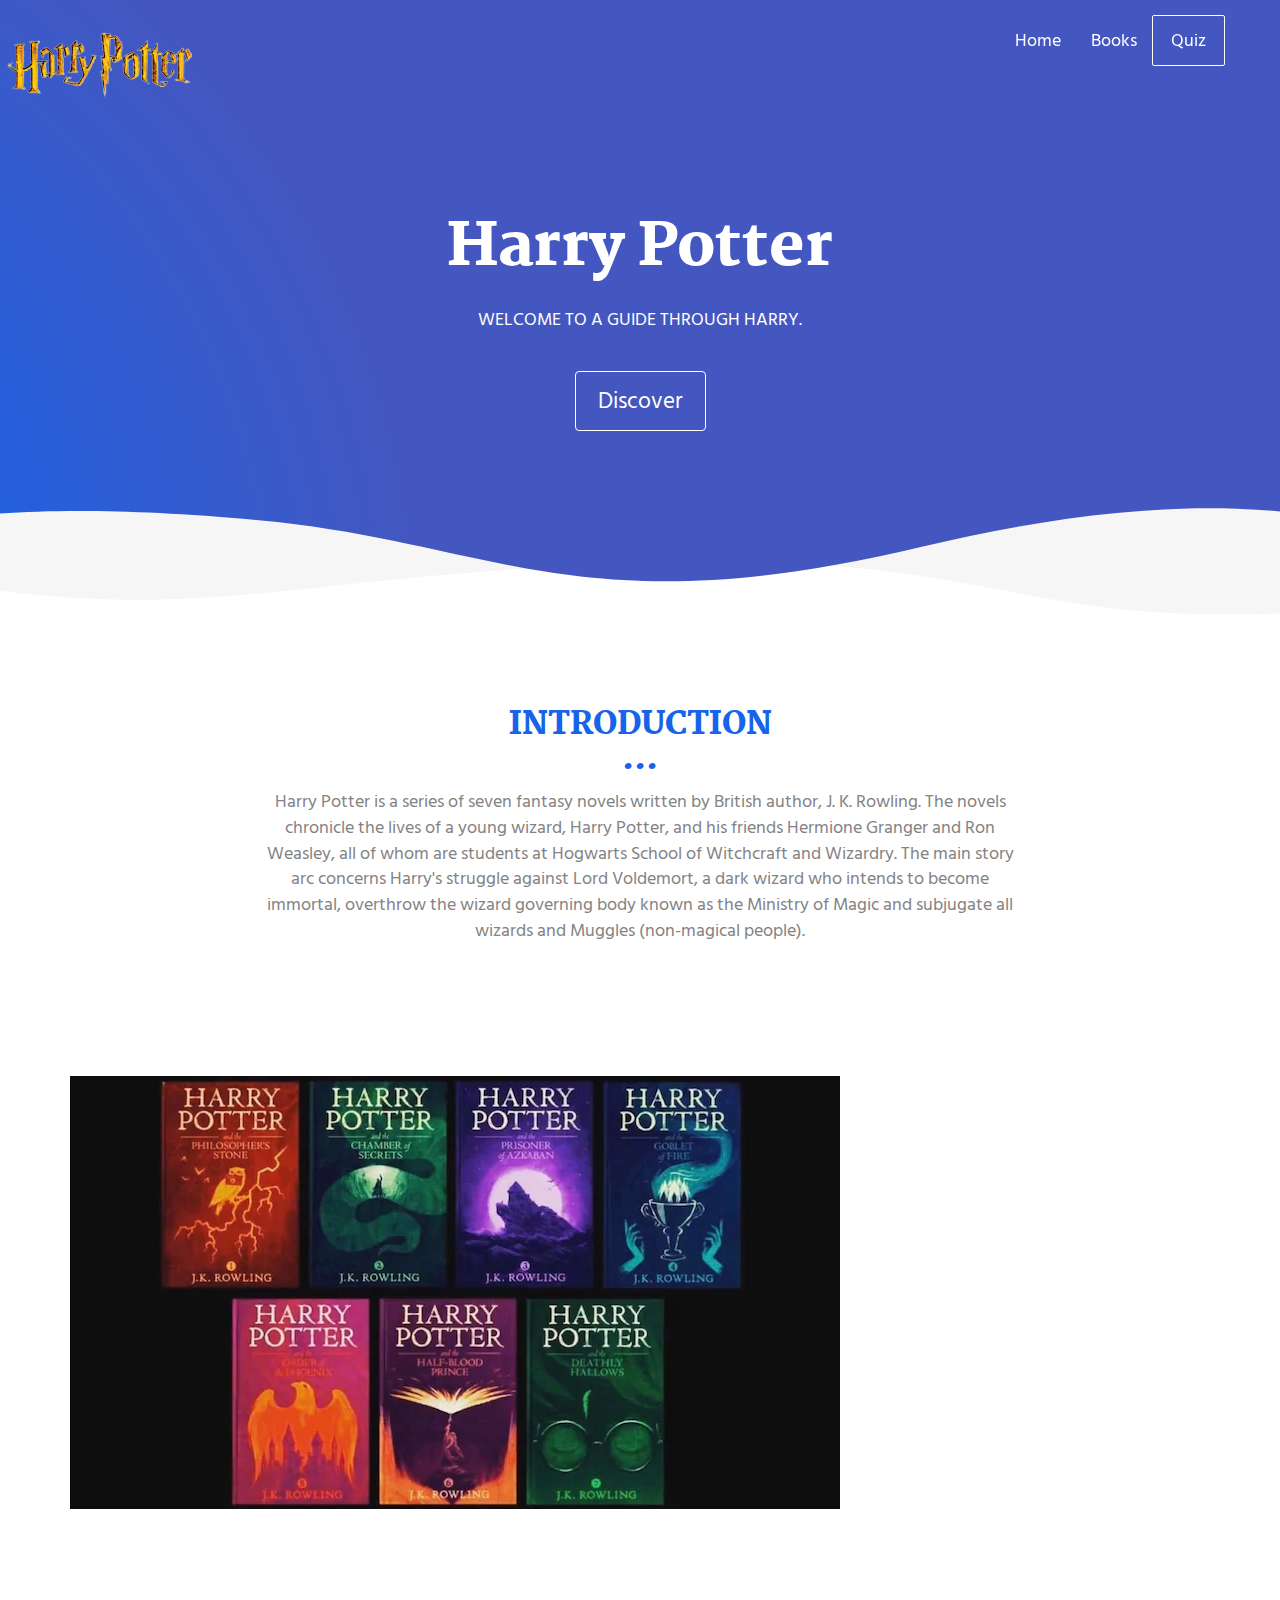
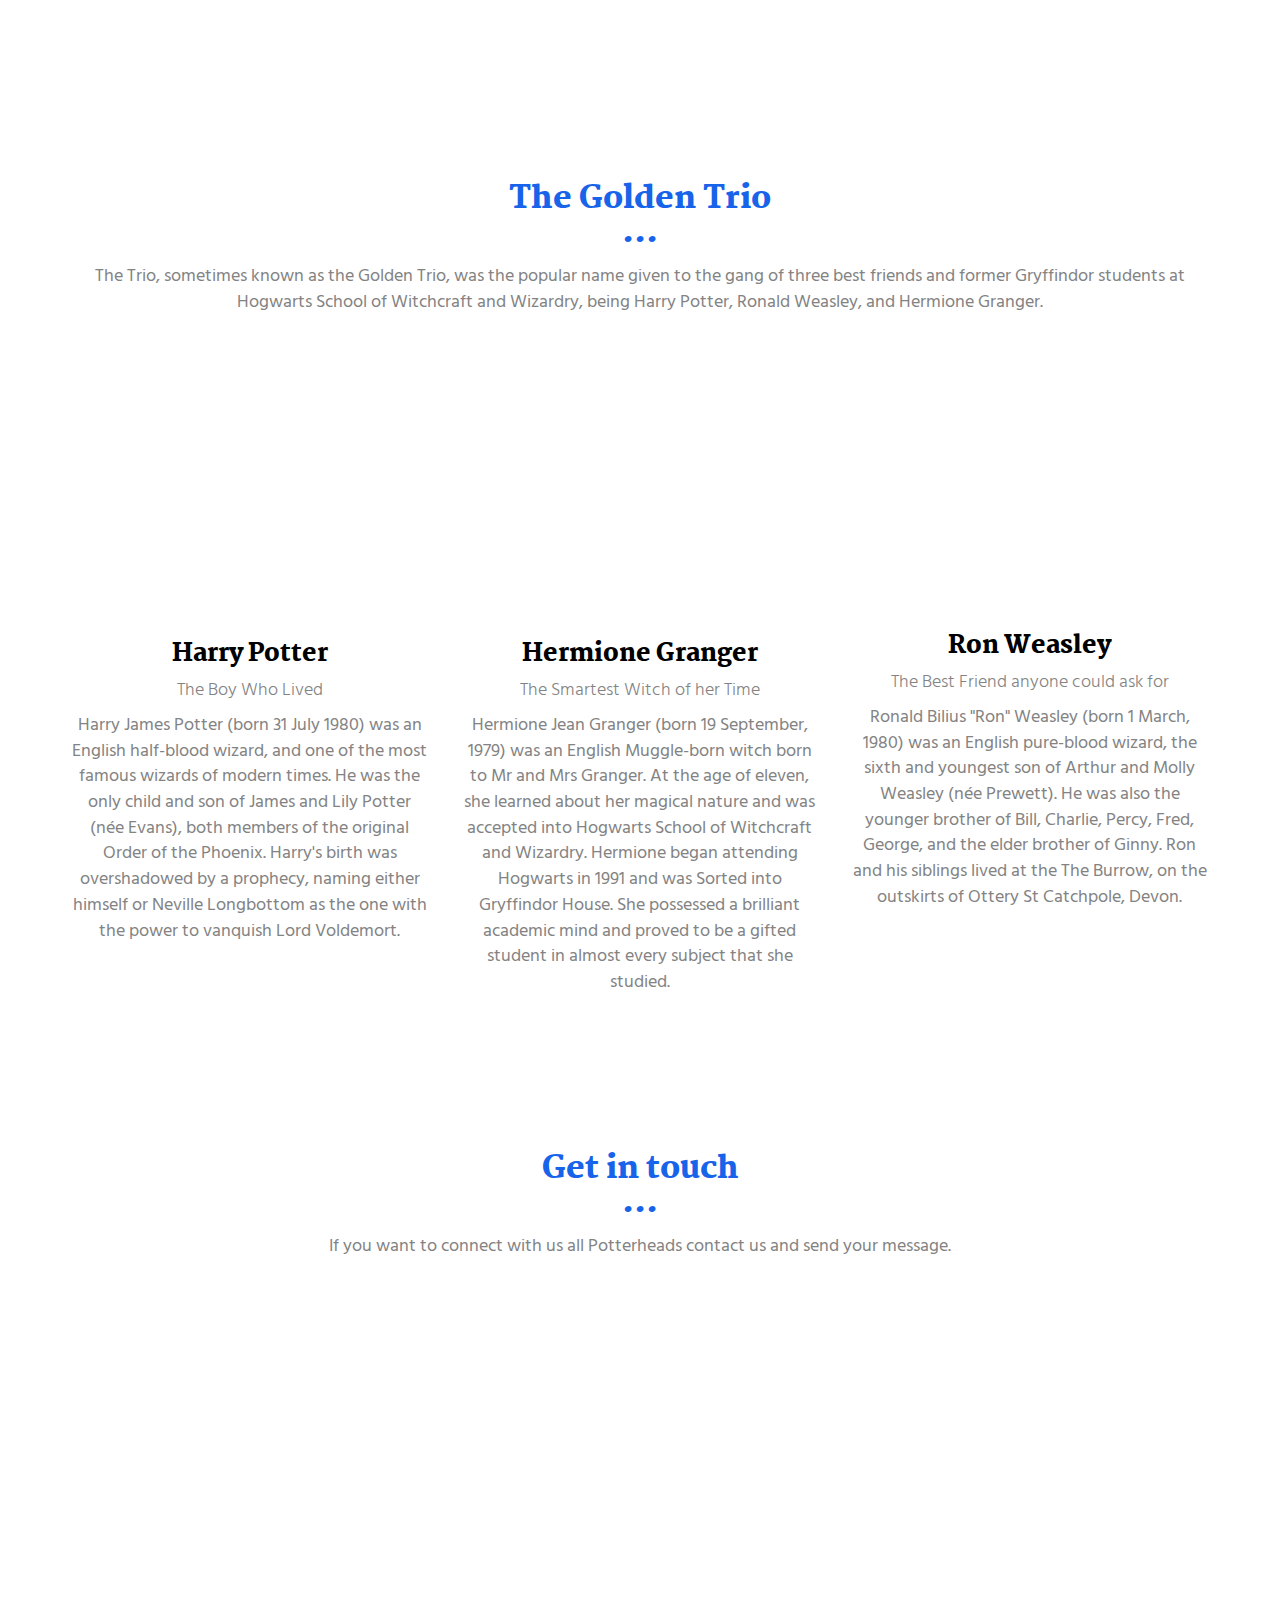
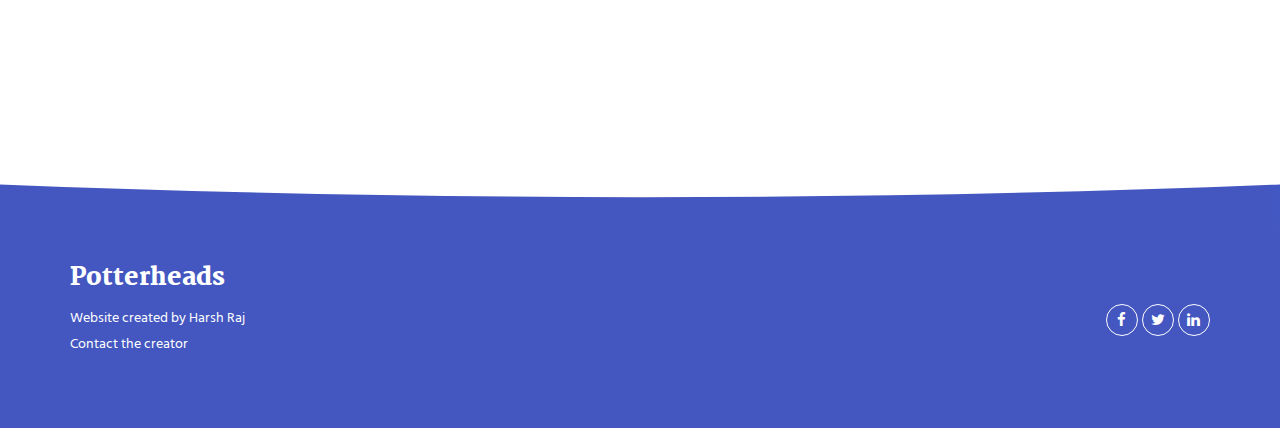
==== commit 26f37dd9: "Update index.html" ====
--- a/index.html
+++ b/index.html
@@ -17,7 +17,7 @@
   <link href="" rel="stylesheet">
 
 
-  <title>Title page</title>
+  <title>Harry Potter|Books|Movies|Quizzes</title>
   <style>
     .navbar-brand{
 position : absolute ;
@@ -291,4 +291,4 @@
 
 --> <script type="text/javascript" src="./main.0cf8b554.js"></script></body>
 
-</html>+</html>
